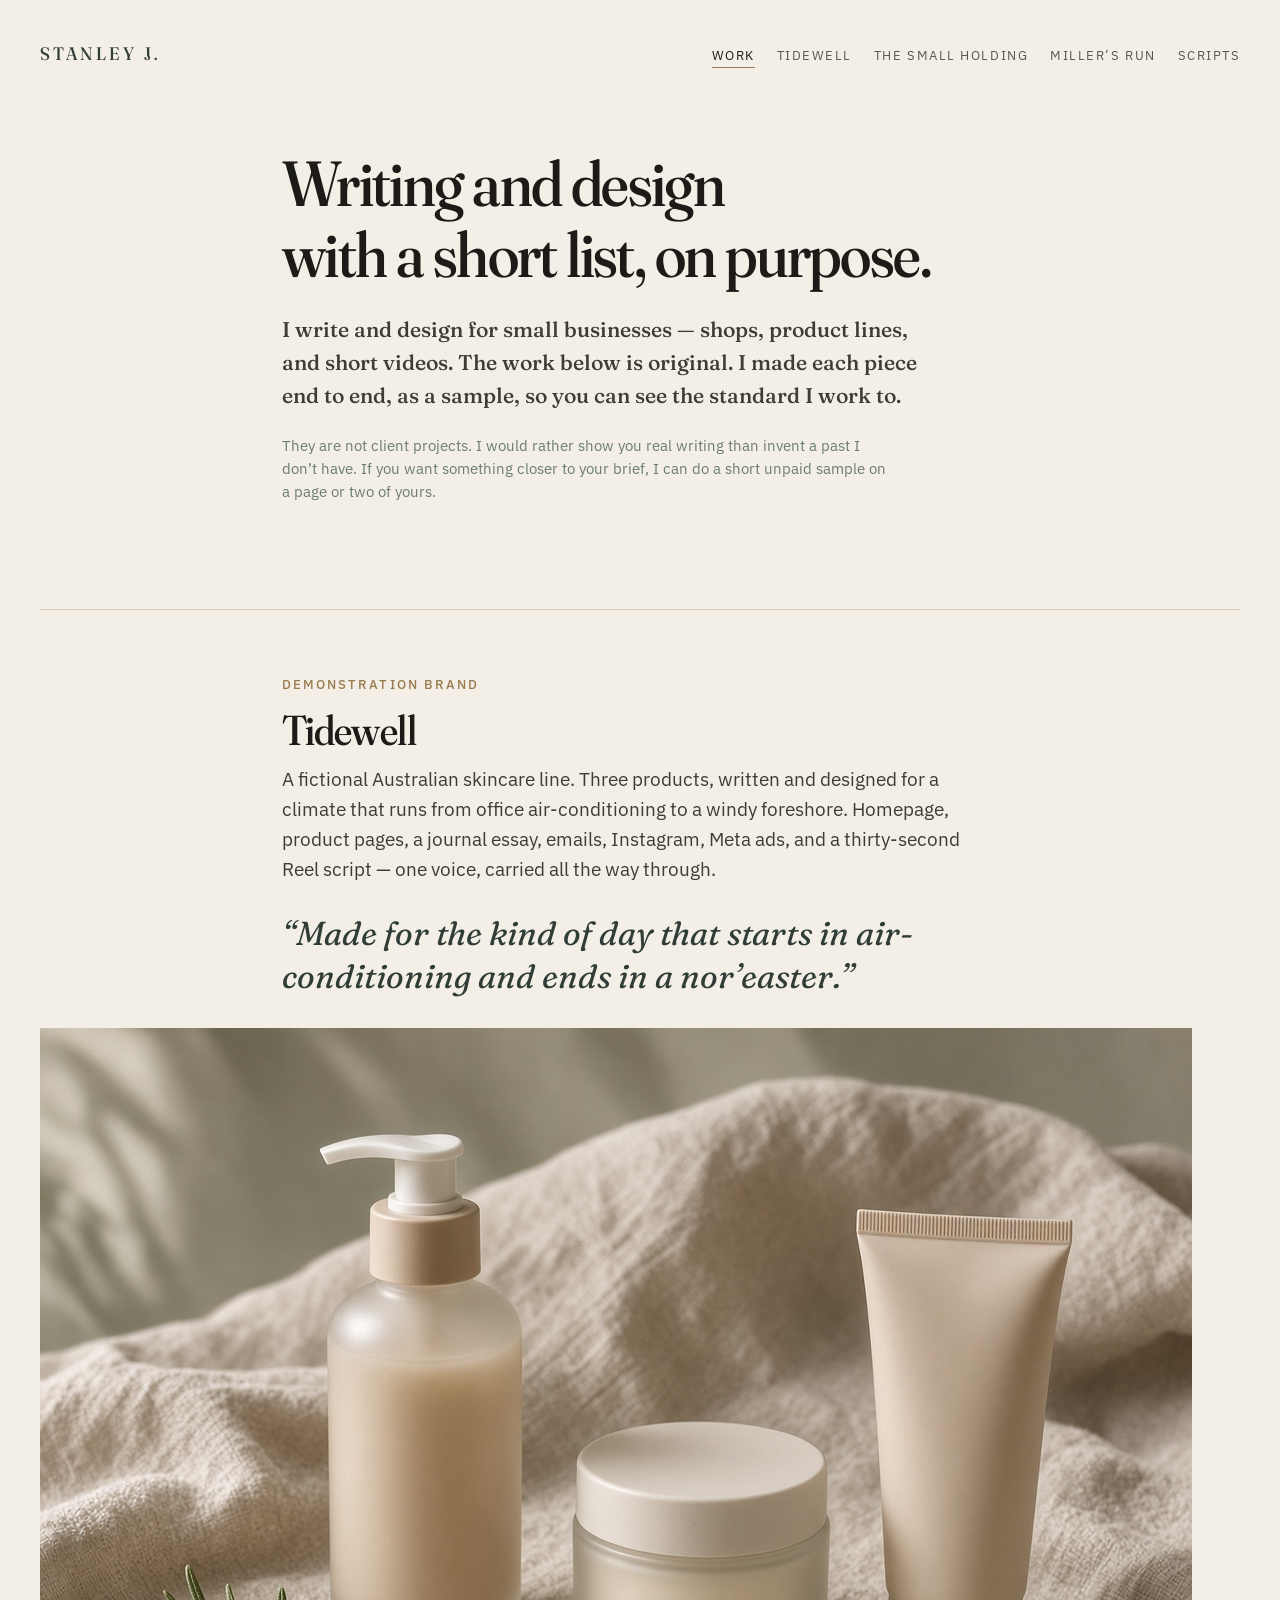
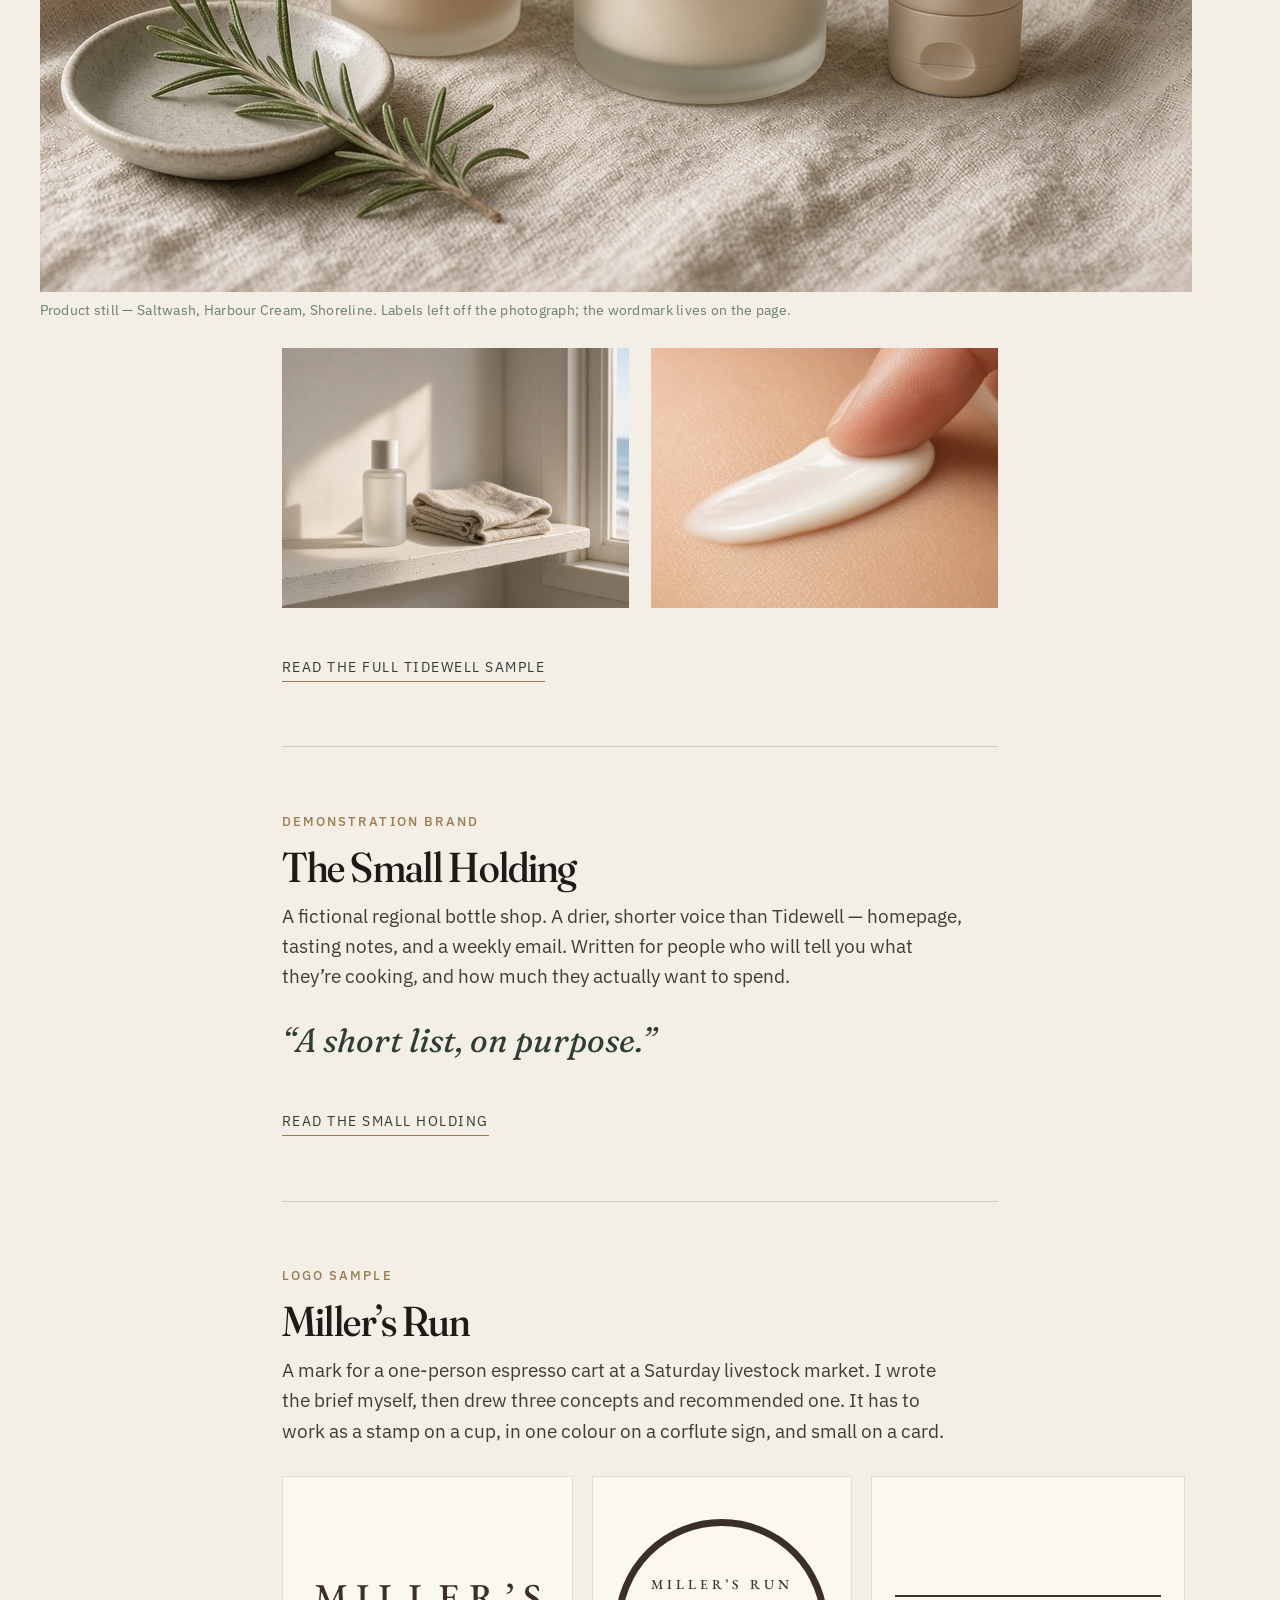
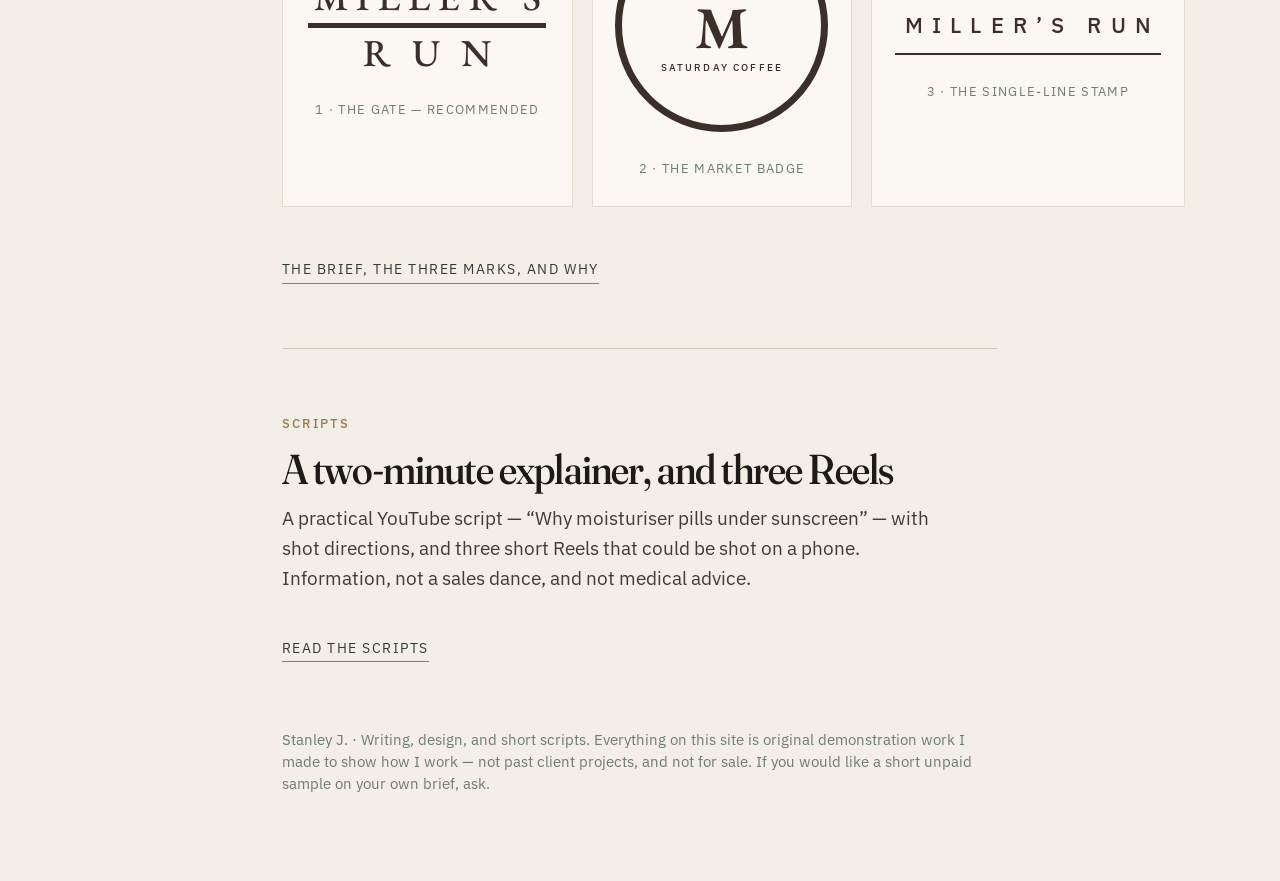
==== index.html @ eaae2a47 "Add original writing and design samples for Stanley J. Demonstration work only — not client projects" ====
<!doctype html>
<html lang="en">
<head>
<meta charset="utf-8">
<meta name="viewport" content="width=device-width, initial-scale=1">
<title>Stanley J. — work samples</title>
<meta name="description" content="Original writing and design samples by Stanley J. Demonstration work, not client projects.">
<link rel="stylesheet" href="styles.css">
</head>
<body>
<div class="wide">
  <div class="top">
    <a class="sj" href="index.html">Stanley J.</a>
    <nav>
      <a href="index.html" aria-current="page">Work</a>
      <a href="tidewell.html">Tidewell</a>
      <a href="small-holding.html">The Small Holding</a>
      <a href="millers-run.html">Miller’s Run</a>
      <a href="scripts.html">Scripts</a>
    </nav>
  </div>
</div>

<div class="wrap">
  <section class="hero">
    <h1>Writing and design<br>with a short list, on purpose.</h1>
    <p class="lede">I write and design for small businesses — shops, product lines, and short videos. The work below is original. I made each piece end to end, as a sample, so you can see the standard I work to.</p>
    <p class="fine">They are not client projects. I would rather show you real writing than invent a past I don’t have. If you want something closer to your brief, I can do a short unpaid sample on a page or two of yours.</p>
  </section>
</div>

<div class="wide">
  <hr class="rule">
</div>

<div class="wrap">
  <p class="kicker">Demonstration brand</p>
  <h2>Tidewell</h2>
  <p class="intro">A fictional Australian skincare line. Three products, written and designed for a climate that runs from office air-conditioning to a windy foreshore. Homepage, product pages, a journal essay, emails, Instagram, Meta ads, and a thirty-second Reel script — one voice, carried all the way through.</p>
  <p class="pull">“Made for the kind of day that starts in air-conditioning and ends in a nor’easter.”</p>
</div>
<div class="wide">
  <figure>
    <img src="img/tidewell-bottles.jpg" alt="Three unlabelled skincare bottles on linen, with a sprig of rosemary">
    <figcaption>Product still — Saltwash, Harbour Cream, Shoreline. Labels left off the photograph; the wordmark lives on the page.</figcaption>
  </figure>
</div>
<div class="wrap">
  <div class="grid-2 photos">
    <figure>
      <img src="img/tidewell-shelf.jpg" alt="A single frosted bottle on a sunlit bathroom shelf, with the sea in the window">
    </figure>
    <figure>
      <img src="img/tidewell-swatch.jpg" alt="Close-up of moisturiser being swiped across skin">
    </figure>
  </div>
  <a class="more" href="tidewell.html">Read the full Tidewell sample</a>
  <hr class="rule">

  <p class="kicker">Demonstration brand</p>
  <h2>The Small Holding</h2>
  <p class="intro">A fictional regional bottle shop. A drier, shorter voice than Tidewell — homepage, tasting notes, and a weekly email. Written for people who will tell you what they’re cooking, and how much they actually want to spend.</p>
  <p class="pull">“A short list, on purpose.”</p>
  <a class="more" href="small-holding.html">Read The Small Holding</a>
  <hr class="rule">

  <p class="kicker">Logo sample</p>
  <h2>Miller’s Run</h2>
  <p class="intro">A mark for a one-person espresso cart at a Saturday livestock market. I wrote the brief myself, then drew three concepts and recommended one. It has to work as a stamp on a cup, in one colour on a corflute sign, and small on a card.</p>
  <div class="marks">
    <div class="mark-card">
      <div class="mr-gate">
        <div class="mr-top">Miller’s</div>
        <div class="mr-bar"></div>
        <div class="mr-bot">Run</div>
      </div>
      <p>1 · The gate — recommended</p>
    </div>
    <div class="mark-card">
      <div class="mr-badge">
        <div class="ring">Miller’s Run</div>
        <div class="m">M</div>
        <div class="sub">Saturday coffee</div>
      </div>
      <p>2 · The market badge</p>
    </div>
    <div class="mark-card">
      <div class="mr-stamp">
        <div class="rule"></div>
        <div class="name">Miller’s Run</div>
        <div class="rule"></div>
      </div>
      <p>3 · The single-line stamp</p>
    </div>
  </div>
  <a class="more" href="millers-run.html">The brief, the three marks, and why</a>
  <hr class="rule">

  <p class="kicker">Scripts</p>
  <h2>A two-minute explainer, and three Reels</h2>
  <p class="intro">A practical YouTube script — “Why moisturiser pills under sunscreen” — with shot directions, and three short Reels that could be shot on a phone. Information, not a sales dance, and not medical advice.</p>
  <a class="more" href="scripts.html">Read the scripts</a>
</div>

<div class="wrap">
<footer class="site">
  <p>Stanley J. · Writing, design, and short scripts. Everything on this site is original demonstration work I made to show how I work — not past client projects, and not for sale. If you would like a short unpaid sample on your own brief, ask.</p>
</footer>
</div>
</body></html>
---- styles.css ----
@font-face{font-family:'Fraunces Display';src:url('fonts/Fraunces-Display.ttf') format('truetype');font-weight:500;font-style:normal;font-display:block;}
@font-face{font-family:'Fraunces Text';src:url('fonts/Fraunces-Text.ttf') format('truetype');font-weight:500;font-style:normal;font-display:block;}
@font-face{font-family:'Fraunces Italic';src:url('fonts/Fraunces-Italic.ttf') format('truetype');font-weight:400;font-style:italic;font-display:block;}
@font-face{font-family:'EB Garamond';src:url('fonts/EBGaramond-Regular.ttf') format('truetype');font-weight:500;font-style:normal;font-display:block;}
@font-face{font-family:'EB Garamond';src:url('fonts/EBGaramond-Bold.ttf') format('truetype');font-weight:650;font-style:normal;font-display:block;}
@font-face{font-family:'EB Garamond';src:url('fonts/EBGaramond-Italic.ttf') format('truetype');font-weight:500;font-style:italic;font-display:block;}
@font-face{font-family:'IBM Plex Sans';src:url('fonts/IBMPlexSans-Light.ttf') format('truetype');font-weight:350;font-style:normal;font-display:block;}
@font-face{font-family:'IBM Plex Sans';src:url('fonts/IBMPlexSans-Regular.ttf') format('truetype');font-weight:400;font-style:normal;font-display:block;}
@font-face{font-family:'IBM Plex Sans';src:url('fonts/IBMPlexSans-Medium.ttf') format('truetype');font-weight:500;font-style:normal;font-display:block;}

*{box-sizing:border-box;margin:0;padding:0;}
html{font-size:19px;}
body{
  background:#F3EEE6;
  color:#1C1B17;
  font-family:'IBM Plex Sans',system-ui,sans-serif;
  font-weight:400;
  line-height:1.58;
  -webkit-font-smoothing:antialiased;
  text-rendering:optimizeLegibility;
}
a{color:inherit;}
img{max-width:100%;height:auto;display:block;}
.wrap{max-width:40.5rem;margin:0 auto;padding:0 1.4rem;}
.wide{max-width:66rem;margin:0 auto;padding:0 1.4rem;}

.top{
  display:flex;align-items:baseline;justify-content:space-between;
  padding:2.1rem 0 0;
  gap:1rem;
}
.sj{
  font-family:'Fraunces Display',Georgia,serif;
  font-size:0.95rem;
  letter-spacing:0.18em;
  text-transform:uppercase;
  text-decoration:none;
  color:#2F3D36;
}
nav{display:flex;gap:1.15rem;flex-wrap:wrap;}
nav a{
  font-size:0.68rem;
  letter-spacing:0.12em;
  text-transform:uppercase;
  text-decoration:none;
  color:#5A574F;
  border-bottom:1px solid transparent;
  padding-bottom:1px;
}
nav a:hover,nav a[aria-current="page"]{color:#1C1B17;border-bottom-color:#9A7B4F;}

.hero{padding:4.2rem 0 2.2rem;}
.hero h1{
  font-family:'Fraunces Display',Georgia,serif;
  font-weight:500;
  font-size:clamp(2.2rem,5.4vw,3.35rem);
  line-height:1.12;
  letter-spacing:-0.025em;
  margin-bottom:1.15rem;
}
.lede{
  font-family:'Fraunces Text',Georgia,serif;
  font-size:1.12rem;
  line-height:1.55;
  color:#3F3C36;
  max-width:34rem;
}
.fine{
  margin-top:1.2rem;
  font-size:0.8rem;
  line-height:1.5;
  color:#6B7D72;
  max-width:32rem;
}
hr.rule{border:0;border-top:1px solid #D4CBBB;margin:3.4rem 0;}

.kicker{
  font-size:0.68rem;
  letter-spacing:0.16em;
  text-transform:uppercase;
  color:#9A7B4F;
  font-weight:500;
  margin-bottom:0.55rem;
}
h2{
  font-family:'Fraunces Display',Georgia,serif;
  font-weight:500;
  font-size:clamp(1.7rem,3.6vw,2.2rem);
  letter-spacing:-0.02em;
  line-height:1.15;
  margin-bottom:0.55rem;
}
.intro{color:#3F3C36;margin-bottom:1.2rem;max-width:36rem;}
.pull{
  font-family:'Fraunces Italic',Georgia,serif;
  font-style:italic;
  font-size:clamp(1.35rem,2.6vw,1.8rem);
  line-height:1.3;
  color:#2F3D36;
  margin:1.4rem 0 1.5rem;
  max-width:34rem;
}
figure{margin:1.6rem 0 0.4rem;}
figcaption{
  font-size:0.72rem;
  color:#6B7D72;
  margin-top:0.45rem;
  letter-spacing:0.02em;
}
.more{
  display:inline-block;
  margin-top:1.15rem;
  font-size:0.72rem;
  letter-spacing:0.11em;
  text-transform:uppercase;
  text-decoration:none;
  color:#2F3D36;
  border-bottom:1px solid #9A7B4F;
  padding-bottom:2px;
}
.more:hover{border-bottom-color:#1C1B17;}

.grid-2{
  display:grid;
  grid-template-columns:1fr 1fr;
  gap:1.2rem;
  margin:1.4rem 0;
}
@media(max-width:720px){.grid-2{grid-template-columns:1fr;}}

article p{margin:0 0 0.95rem;}
article h3{
  font-family:'Fraunces Display',Georgia,serif;
  font-weight:500;
  font-size:1.45rem;
  margin:2.2rem 0 0.7rem;
}
article h4{
  font-family:'IBM Plex Sans',sans-serif;
  font-weight:500;
  font-size:0.78rem;
  letter-spacing:0.1em;
  text-transform:uppercase;
  color:#3D4F45;
  margin:1.5rem 0 0.45rem;
}
.price{font-family:'Fraunces Text',Georgia,serif;color:#3D4F45;margin-bottom:0.8rem;}
.meta{font-size:0.82rem;color:#6B7D72;margin-bottom:2rem;}

.marks{
  display:grid;
  grid-template-columns:repeat(3,1fr);
  gap:1rem;
  margin:1.6rem 0;
}
@media(max-width:800px){.marks{grid-template-columns:1fr;}}
.mark-card{
  background:#FBF8F2;
  border:1px solid #E4DCCE;
  padding:2.2rem 1.2rem 1.4rem;
  display:flex;
  flex-direction:column;
  align-items:center;
  justify-content:center;
  min-height:16rem;
  text-align:center;
}
.mark-card p{
  margin-top:1.4rem;
  font-size:0.7rem;
  letter-spacing:0.1em;
  text-transform:uppercase;
  color:#6B7D72;
}

/* Tidewell wordmark */
.tw{
  font-family:'Fraunces Display',Georgia,serif;
  font-weight:500;
  font-size:2.6rem;
  letter-spacing:0.04em;
  color:#2F3D36;
  line-height:1;
}
.tw-line{width:7.4rem;margin:0.55rem auto 0;display:block;}

/* Miller's Run concept 1 — gate */
.mr-gate{color:#3B2F27;text-align:center;line-height:1;}
.mr-top{
  font-family:'EB Garamond',Georgia,serif;
  font-weight:500;
  font-size:2rem;
  letter-spacing:0.22em;
  text-transform:uppercase;
  padding-left:0.22em;
}
.mr-bar{height:0.28rem;background:#3B2F27;margin:0.38rem 0.15rem 0.32rem;}
.mr-bot{
  font-family:'EB Garamond',Georgia,serif;
  font-weight:500;
  font-size:2rem;
  letter-spacing:0.55em;
  text-transform:uppercase;
  padding-left:0.55em;
}

/* Concept 2 — badge */
.mr-badge{
  width:11.2rem;height:11.2rem;
  border:0.38rem solid #3B2F27;
  border-radius:50%;
  display:flex;flex-direction:column;align-items:center;justify-content:center;
  color:#3B2F27;
  position:relative;
}
.mr-badge .ring{
  font-family:'EB Garamond',Georgia,serif;
  font-size:0.72rem;
  letter-spacing:0.28em;
  text-transform:uppercase;
  margin-bottom:0.35rem;
}
.mr-badge .m{
  font-family:'EB Garamond',Georgia,serif;
  font-weight:650;
  font-size:3.1rem;
  line-height:0.85;
  letter-spacing:0;
}
.mr-badge .sub{
  font-family:'IBM Plex Sans',sans-serif;
  font-size:0.52rem;
  letter-spacing:0.22em;
  text-transform:uppercase;
  margin-top:0.4rem;
  font-weight:500;
}

/* Concept 3 — stamp */
.mr-stamp{color:#3B2F27;text-align:center;}
.mr-stamp .rule{height:2px;background:#3B2F27;width:14rem;margin:0 auto;}
.mr-stamp .name{
  font-family:'IBM Plex Sans',sans-serif;
  font-weight:500;
  font-size:1.15rem;
  letter-spacing:0.42em;
  text-transform:uppercase;
  padding:0.55rem 0 0.55rem 0.42em;
}

footer.site{
  padding:3.5rem 0 4.5rem;
  font-size:0.78rem;
  color:#6B7D72;
  line-height:1.5;
}
footer.site a{border-bottom:1px solid #C8BDAA;text-decoration:none;}

/* print */
@page{size:A4;margin:16mm 16mm 18mm;}
@media print{
  html{font-size:13.5pt;}
  body{background:#fff;}
  nav,a.more{display:none;}
  .hero{padding-top:1.5rem;}
  hr.rule{margin:1.8rem 0;}
  .mark-card{break-inside:avoid;}
  img{break-inside:avoid;}
}

.grid-2.photos figure{margin:0;}
.grid-2.photos figure img{
  width:100%;
  aspect-ratio:4/3;
  object-fit:cover;
  object-position:center;
}
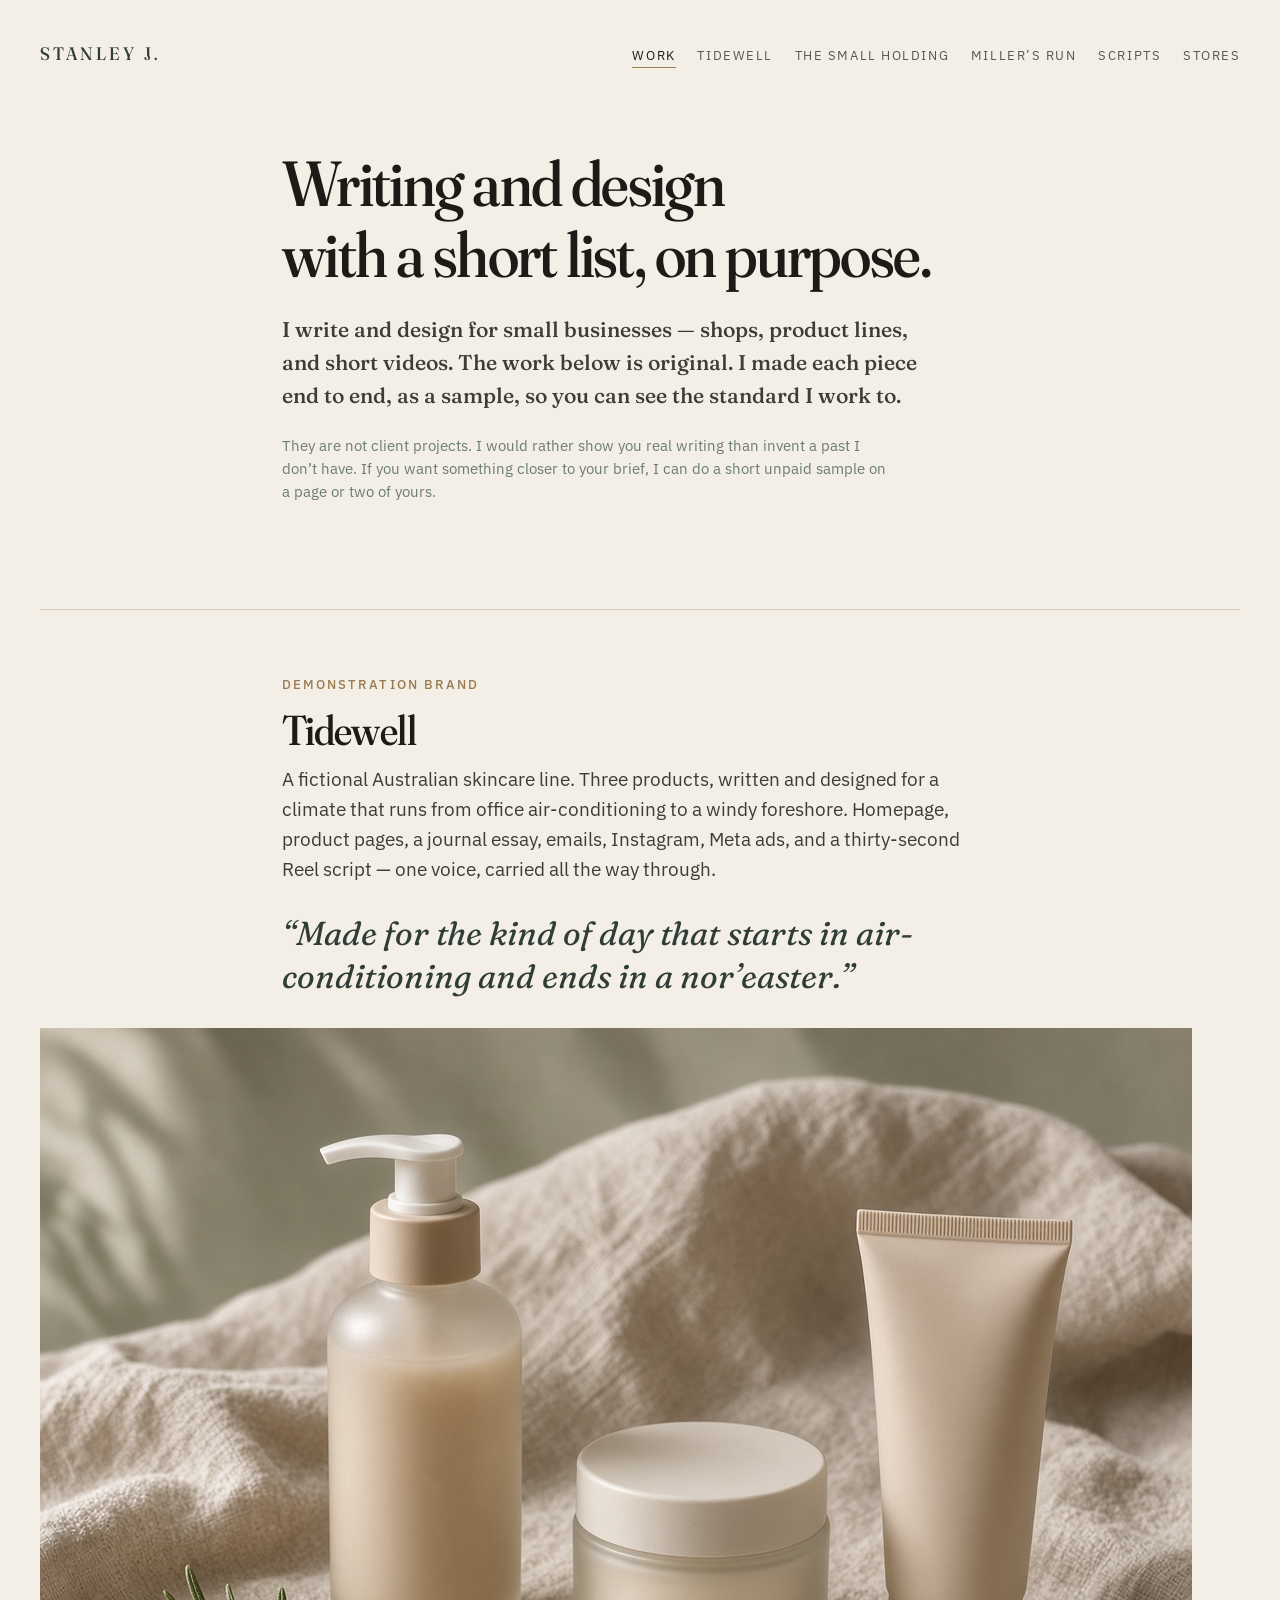
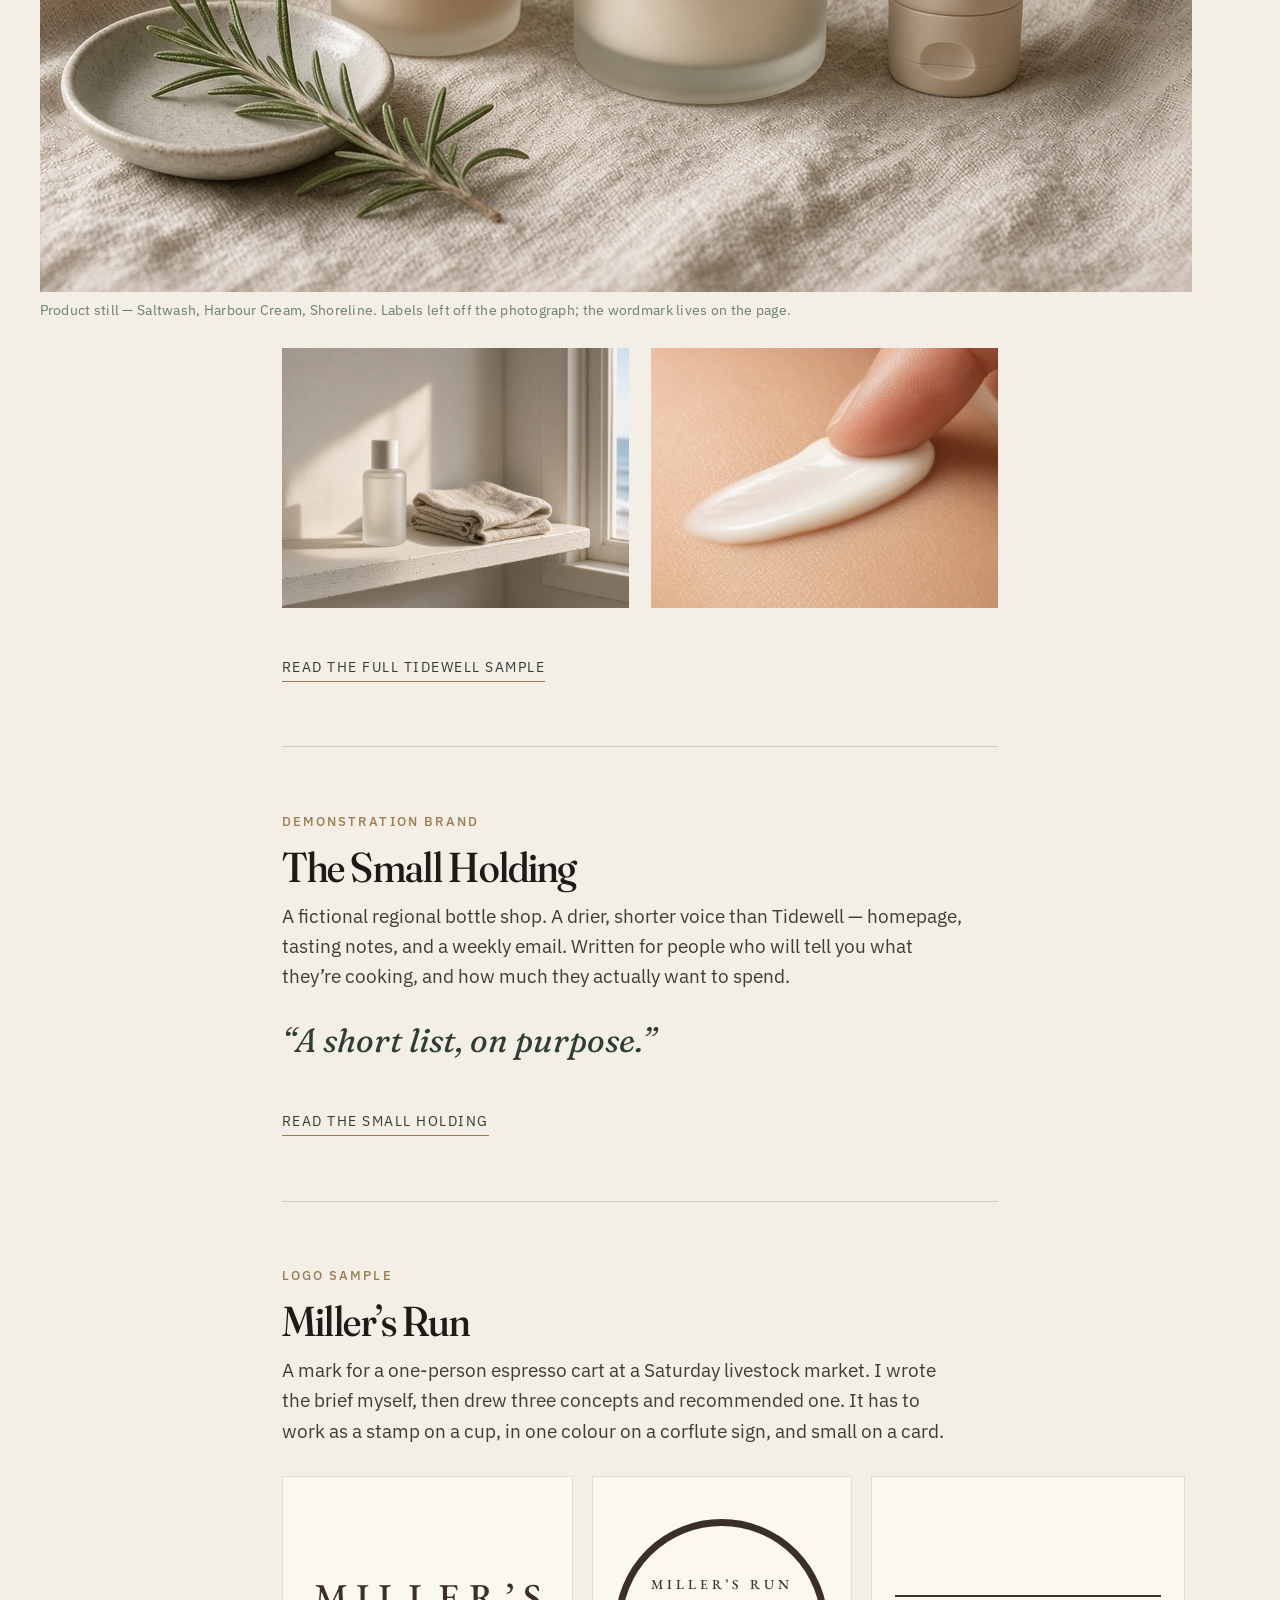
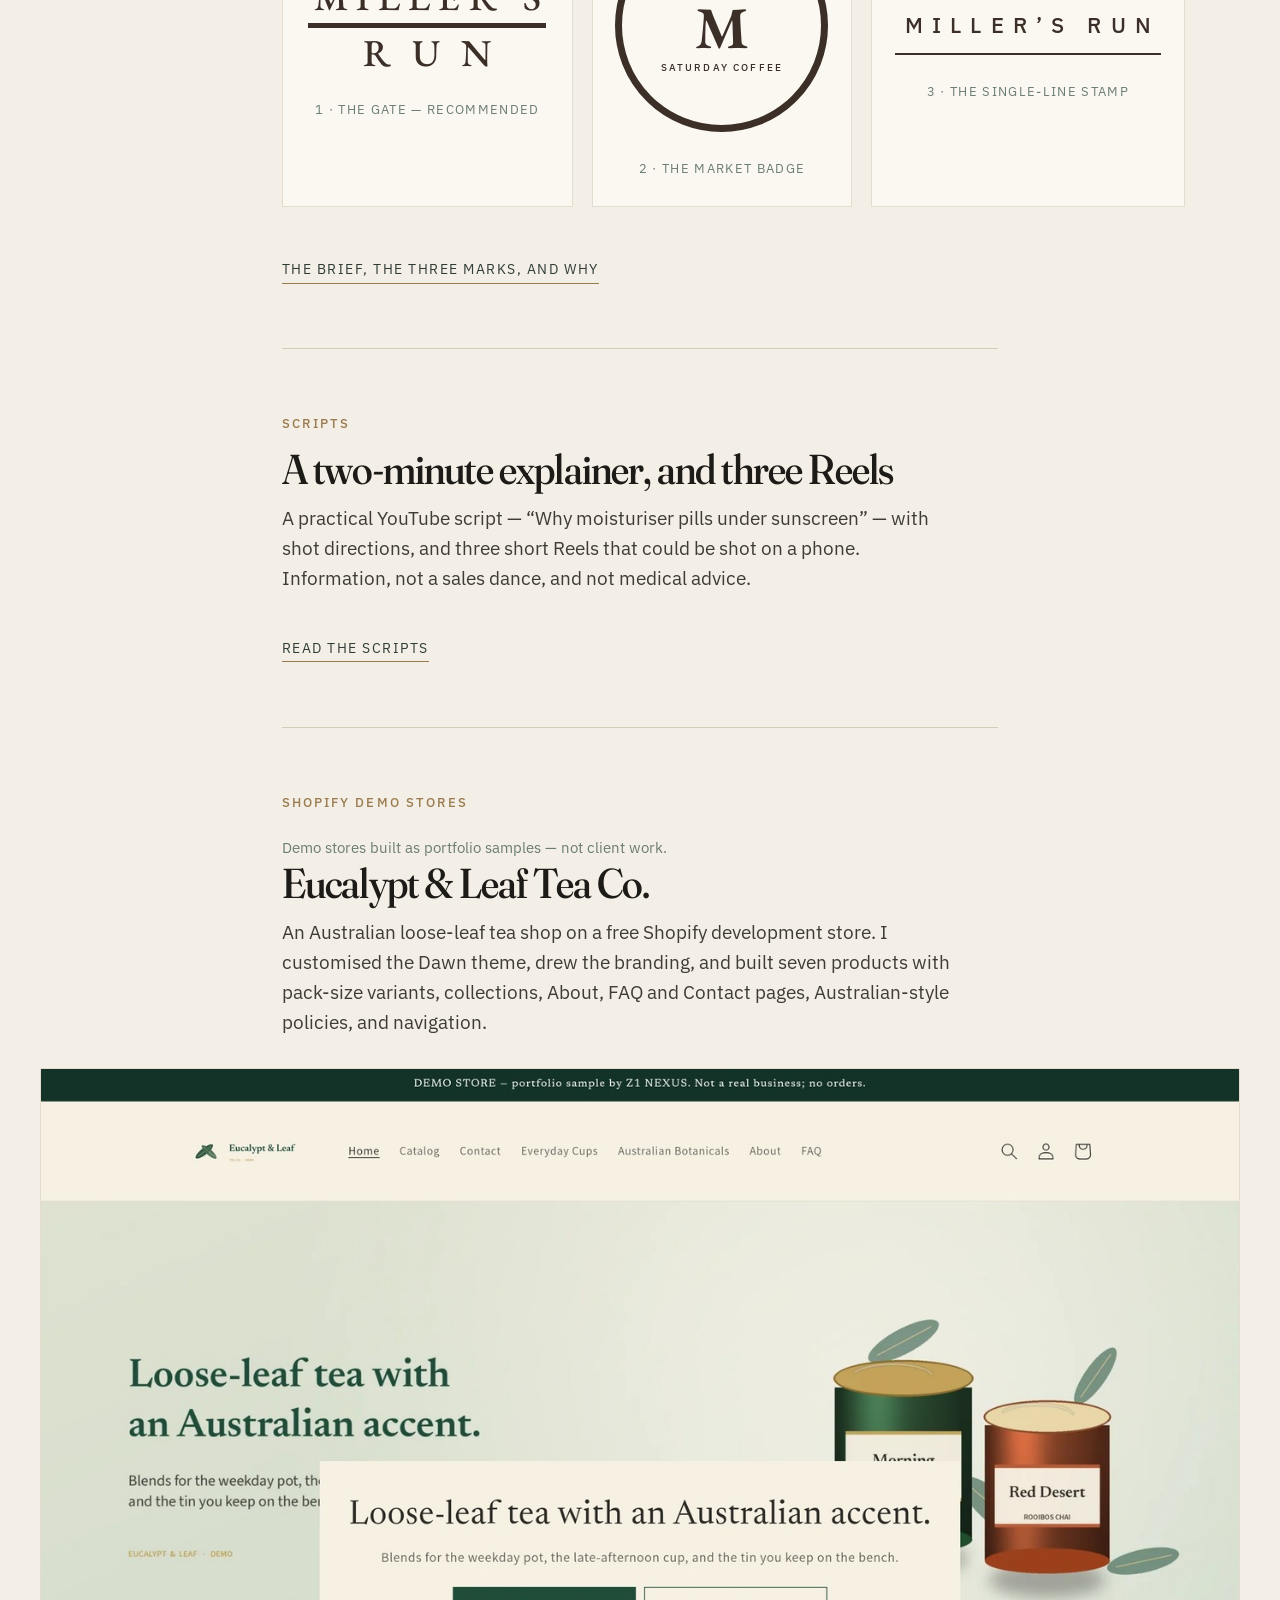
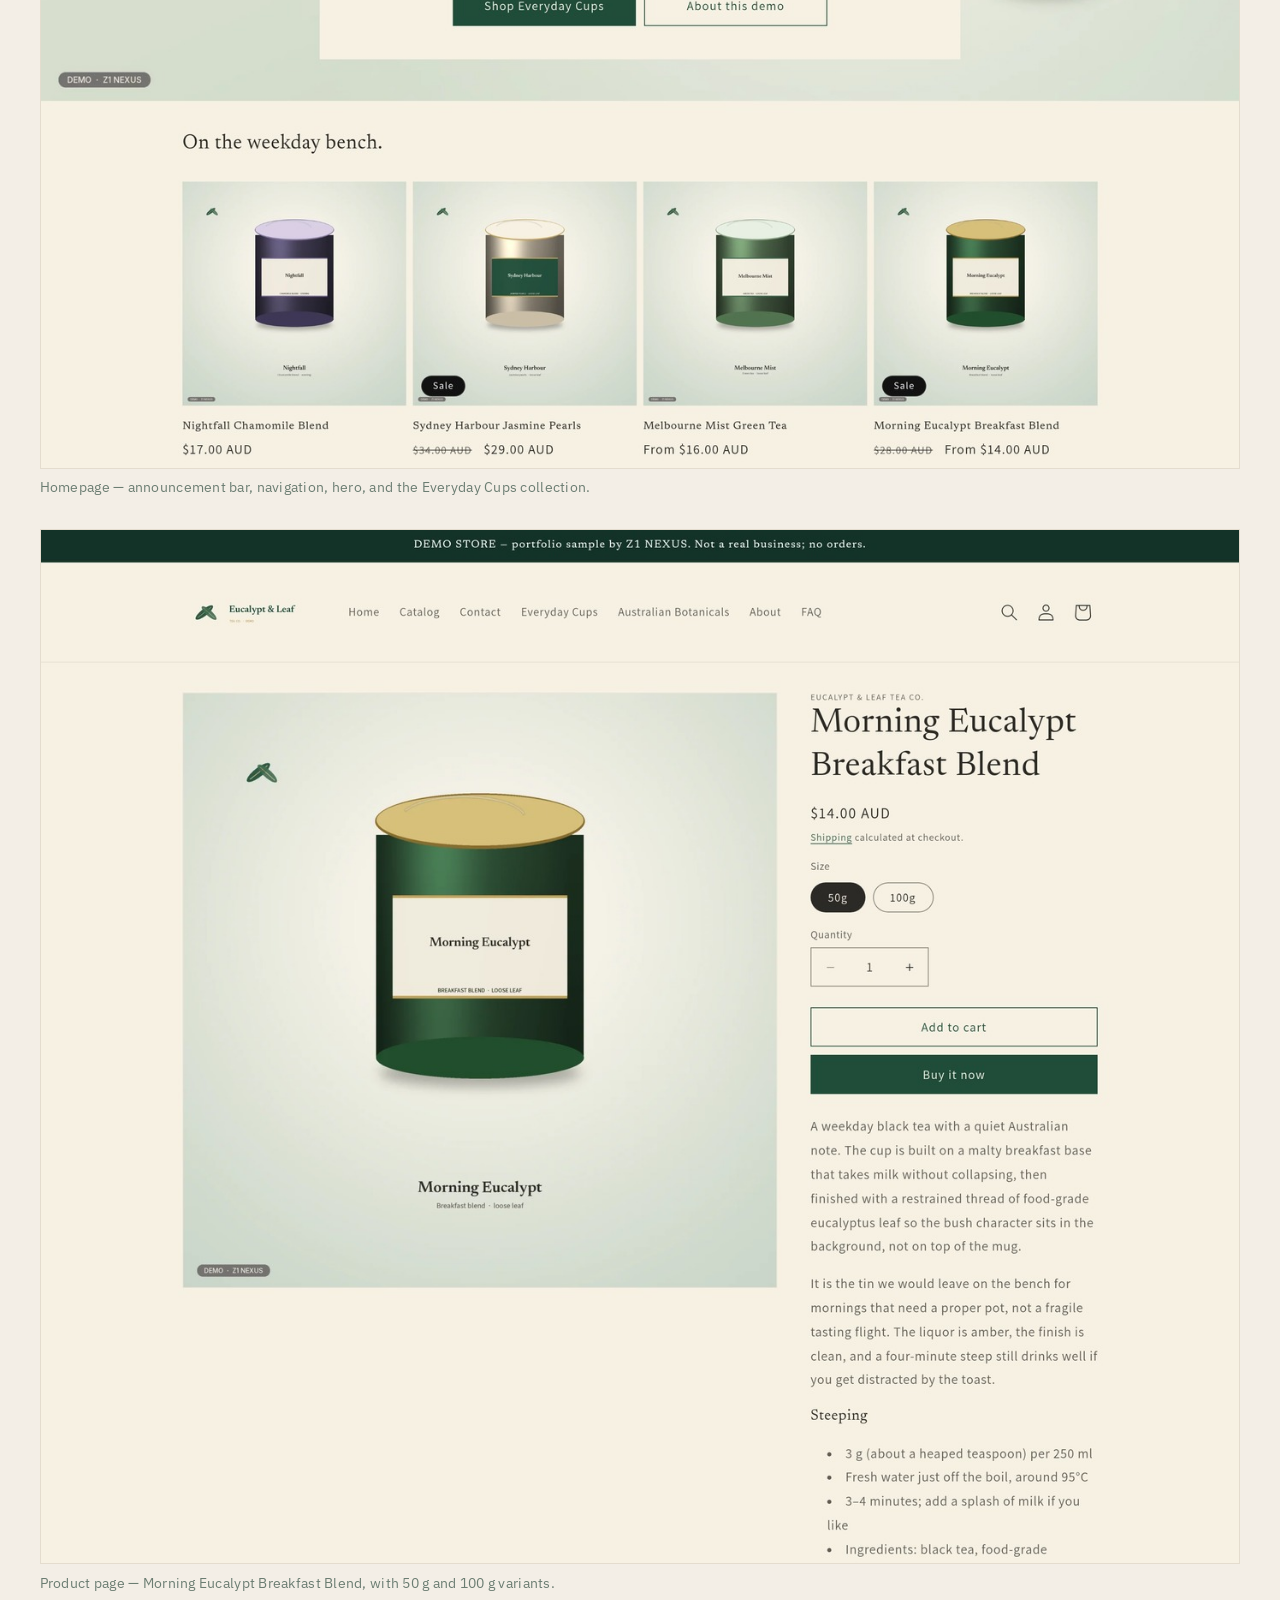
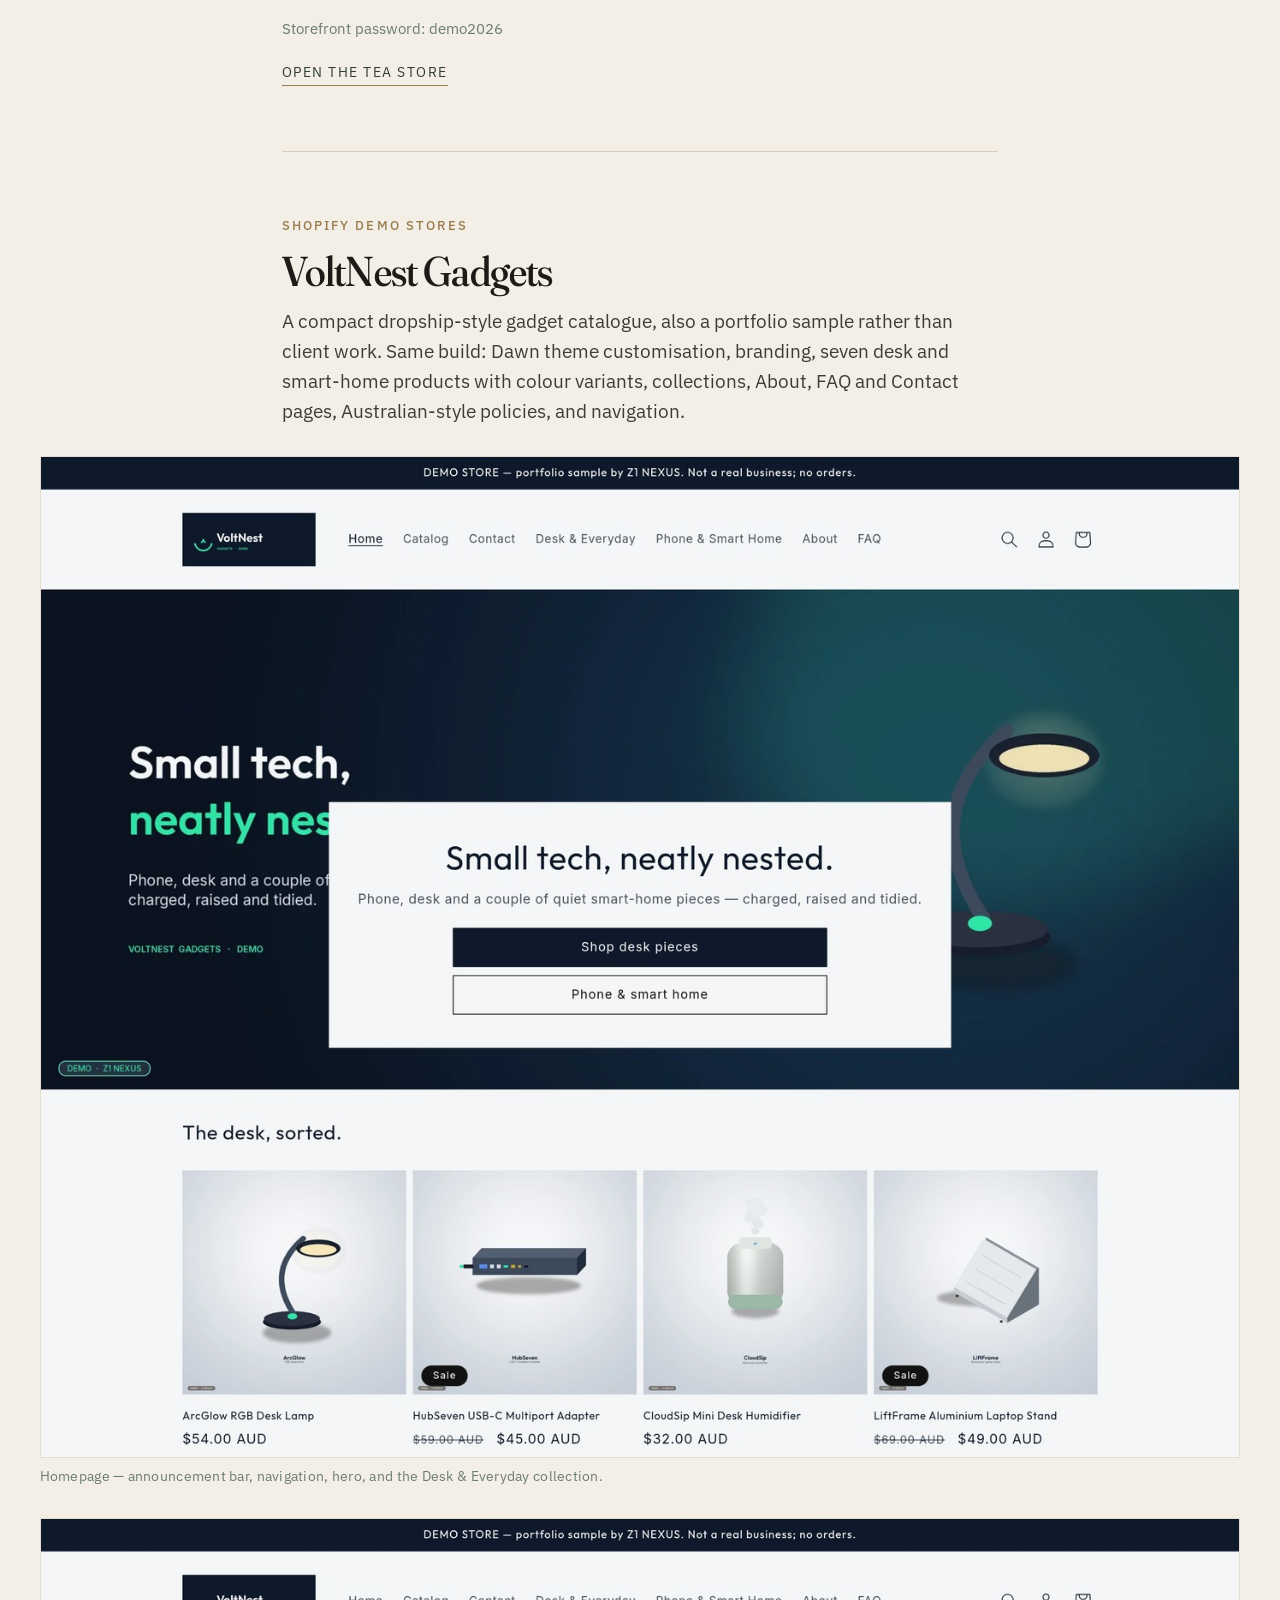
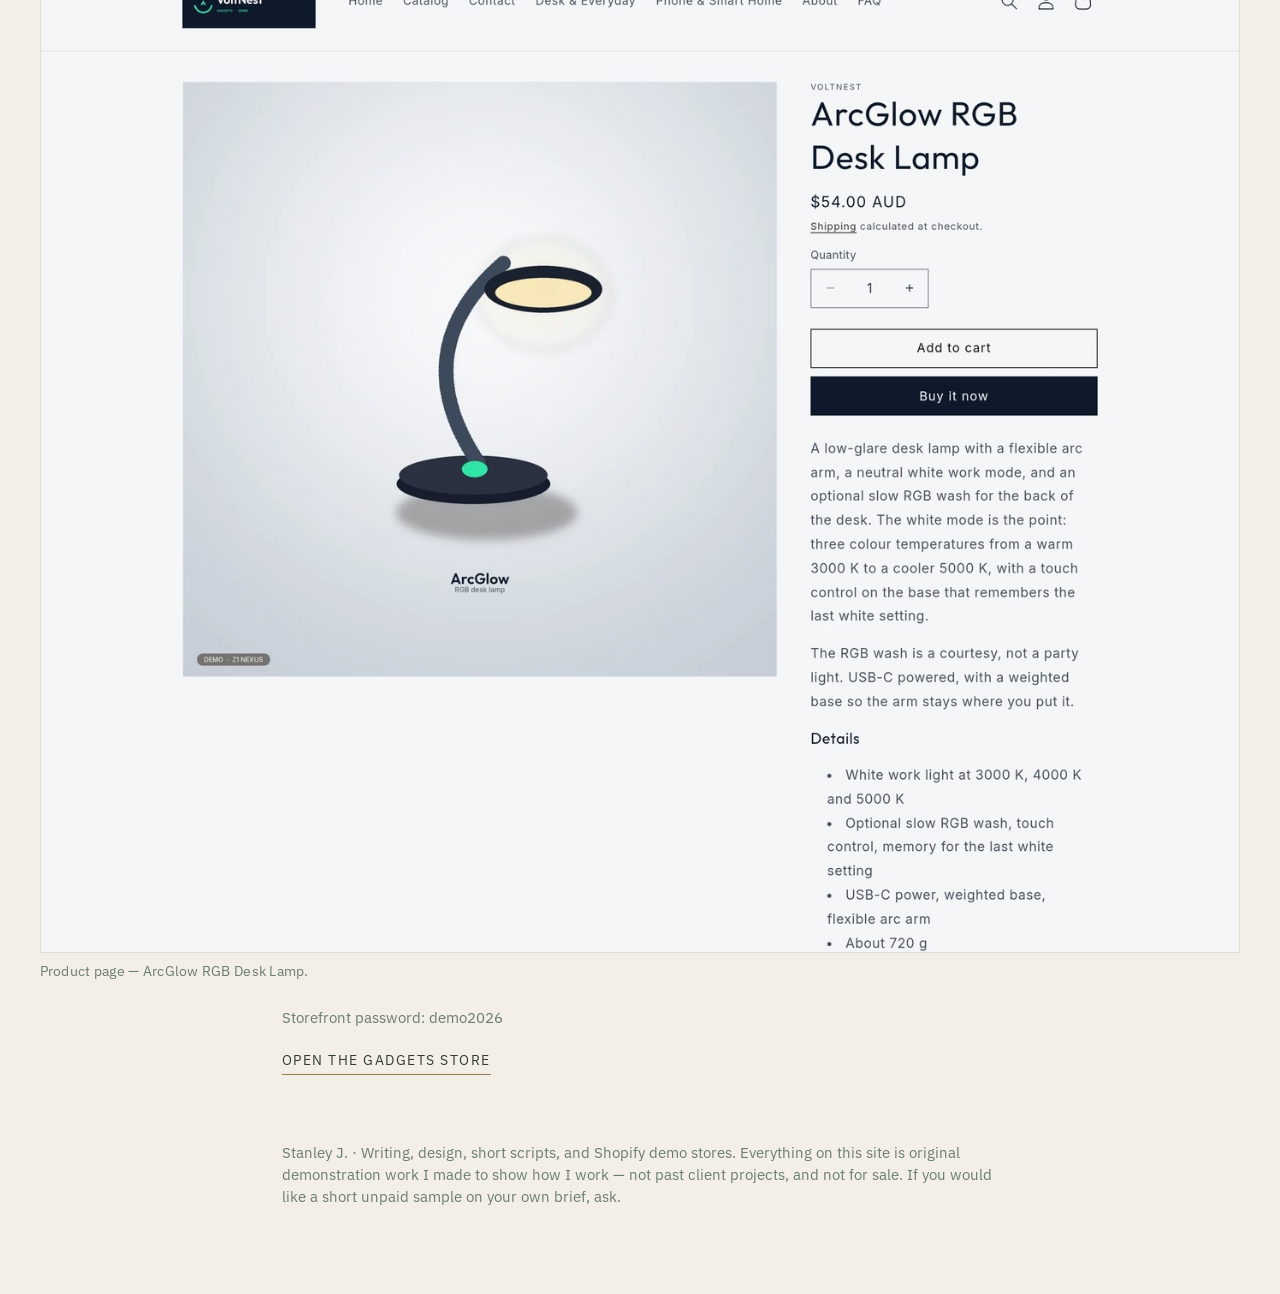
==== commit 44dd70fb: "Add Shopify demo stores section to the work samples site. Two portfolio development stores (Eucalypt" ====
--- a/index.html
+++ b/index.html
@@ -17,6 +17,7 @@
       <a href="small-holding.html">The Small Holding</a>
       <a href="millers-run.html">Miller’s Run</a>
       <a href="scripts.html">Scripts</a>
+      <a href="index.html#shopify-demo-stores">Stores</a>
     </nav>
   </div>
 </div>
@@ -100,11 +101,50 @@
   <h2>A two-minute explainer, and three Reels</h2>
   <p class="intro">A practical YouTube script — “Why moisturiser pills under sunscreen” — with shot directions, and three short Reels that could be shot on a phone. Information, not a sales dance, and not medical advice.</p>
   <a class="more" href="scripts.html">Read the scripts</a>
+  <hr class="rule">
+
+  <p class="kicker" id="shopify-demo-stores">Shopify demo stores</p>
+  <p class="fine">Demo stores built as portfolio samples — not client work.</p>
+  <h2>Eucalypt &amp; Leaf Tea Co.</h2>
+  <p class="intro">An Australian loose-leaf tea shop on a free Shopify development store. I customised the Dawn theme, drew the branding, and built seven products with pack-size variants, collections, About, FAQ and Contact pages, Australian-style policies, and navigation.</p>
+</div>
+<div class="wide">
+  <figure class="store-shot">
+    <img src="img/eucalypt-tea-home.jpg" width="1400" height="1167" alt="Homepage of the Eucalypt &amp; Leaf Tea Co. demo store: a cream Dawn theme, the headline Loose-leaf tea with an Australian accent, and four tea tins under On the weekday bench.">
+    <figcaption>Homepage — announcement bar, navigation, hero, and the Everyday Cups collection.</figcaption>
+  </figure>
+  <figure class="store-shot">
+    <img src="img/eucalypt-tea-product.jpg" width="1400" height="1206" alt="Product page for Morning Eucalypt Breakfast Blend, with 50 gram and 100 gram size options, add to cart, and steeping notes.">
+    <figcaption>Product page — Morning Eucalypt Breakfast Blend, with 50&nbsp;g and 100&nbsp;g variants.</figcaption>
+  </figure>
+</div>
+<div class="wrap">
+  <p class="fine store-pass">Storefront password: demo2026</p>
+  <a class="more" href="https://eucalypt-and-leaf-tea-co-demo.myshopify.com" target="_blank" rel="noopener">Open the tea store</a>
+  <hr class="rule">
+
+  <p class="kicker">Shopify demo stores</p>
+  <h2>VoltNest Gadgets</h2>
+  <p class="intro">A compact dropship-style gadget catalogue, also a portfolio sample rather than client work. Same build: Dawn theme customisation, branding, seven desk and smart-home products with colour variants, collections, About, FAQ and Contact pages, Australian-style policies, and navigation.</p>
+</div>
+<div class="wide">
+  <figure class="store-shot">
+    <img src="img/voltnest-gadgets-home.jpg" width="1400" height="1167" alt="Homepage of the VoltNest Gadgets demo store: a dark navy Dawn theme, the headline Small tech, neatly nested, and four desk products under The desk, sorted.">
+    <figcaption>Homepage — announcement bar, navigation, hero, and the Desk &amp; Everyday collection.</figcaption>
+  </figure>
+  <figure class="store-shot">
+    <img src="img/voltnest-gadgets-product.jpg" width="1400" height="1206" alt="Product page for the ArcGlow RGB Desk Lamp, with price, add to cart, and a short product story.">
+    <figcaption>Product page — ArcGlow RGB Desk Lamp.</figcaption>
+  </figure>
+</div>
+<div class="wrap">
+  <p class="fine store-pass">Storefront password: demo2026</p>
+  <a class="more" href="https://voltnest-gadgets-demo.myshopify.com" target="_blank" rel="noopener">Open the gadgets store</a>
 </div>
 
 <div class="wrap">
 <footer class="site">
-  <p>Stanley J. · Writing, design, and short scripts. Everything on this site is original demonstration work I made to show how I work — not past client projects, and not for sale. If you would like a short unpaid sample on your own brief, ask.</p>
+  <p>Stanley J. · Writing, design, short scripts, and Shopify demo stores. Everything on this site is original demonstration work I made to show how I work — not past client projects, and not for sale. If you would like a short unpaid sample on your own brief, ask.</p>
 </footer>
 </div>
 </body></html>
--- a/styles.css
+++ b/styles.css
@@ -276,3 +276,8 @@
   object-fit:cover;
   object-position:center;
 }
+figure.store-shot img{
+  border:1px solid #E4DCCE;
+  background:#fff;
+}
+.store-pass{margin-top:1.2rem;margin-bottom:0;}
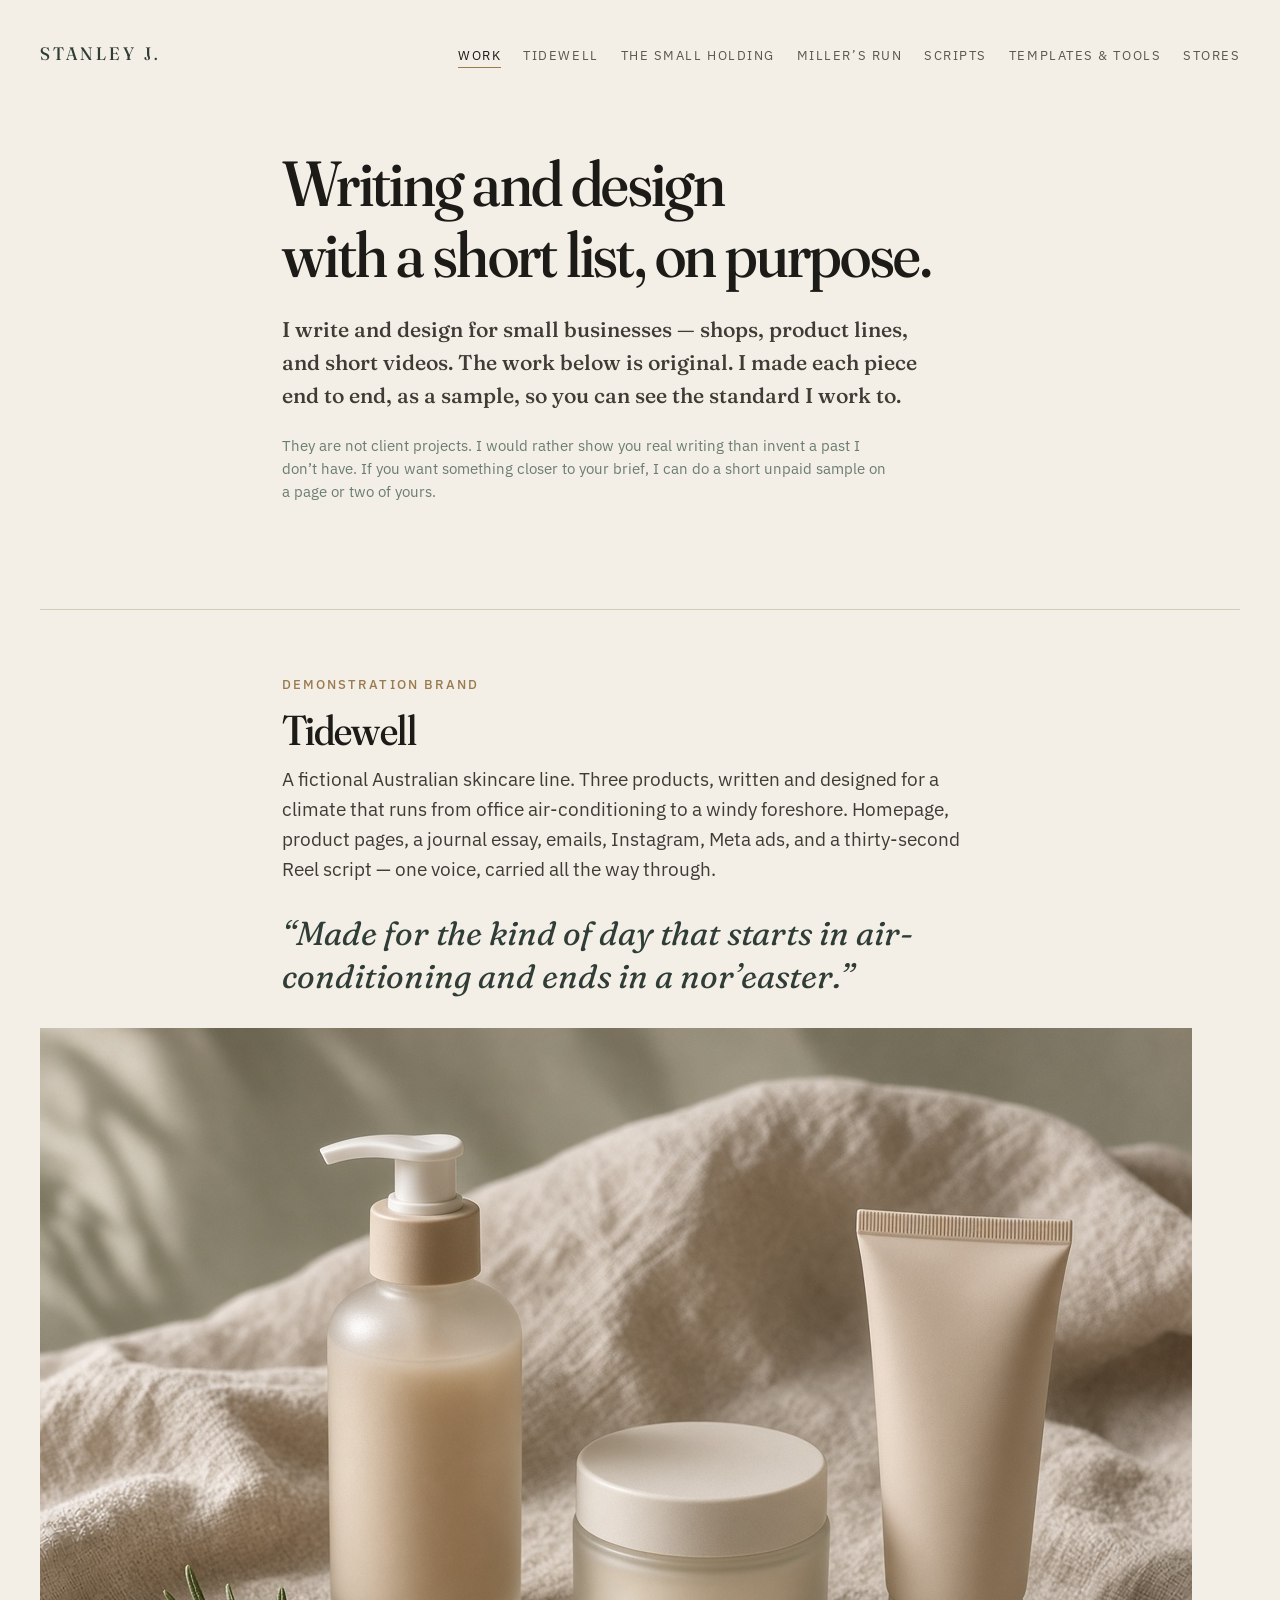
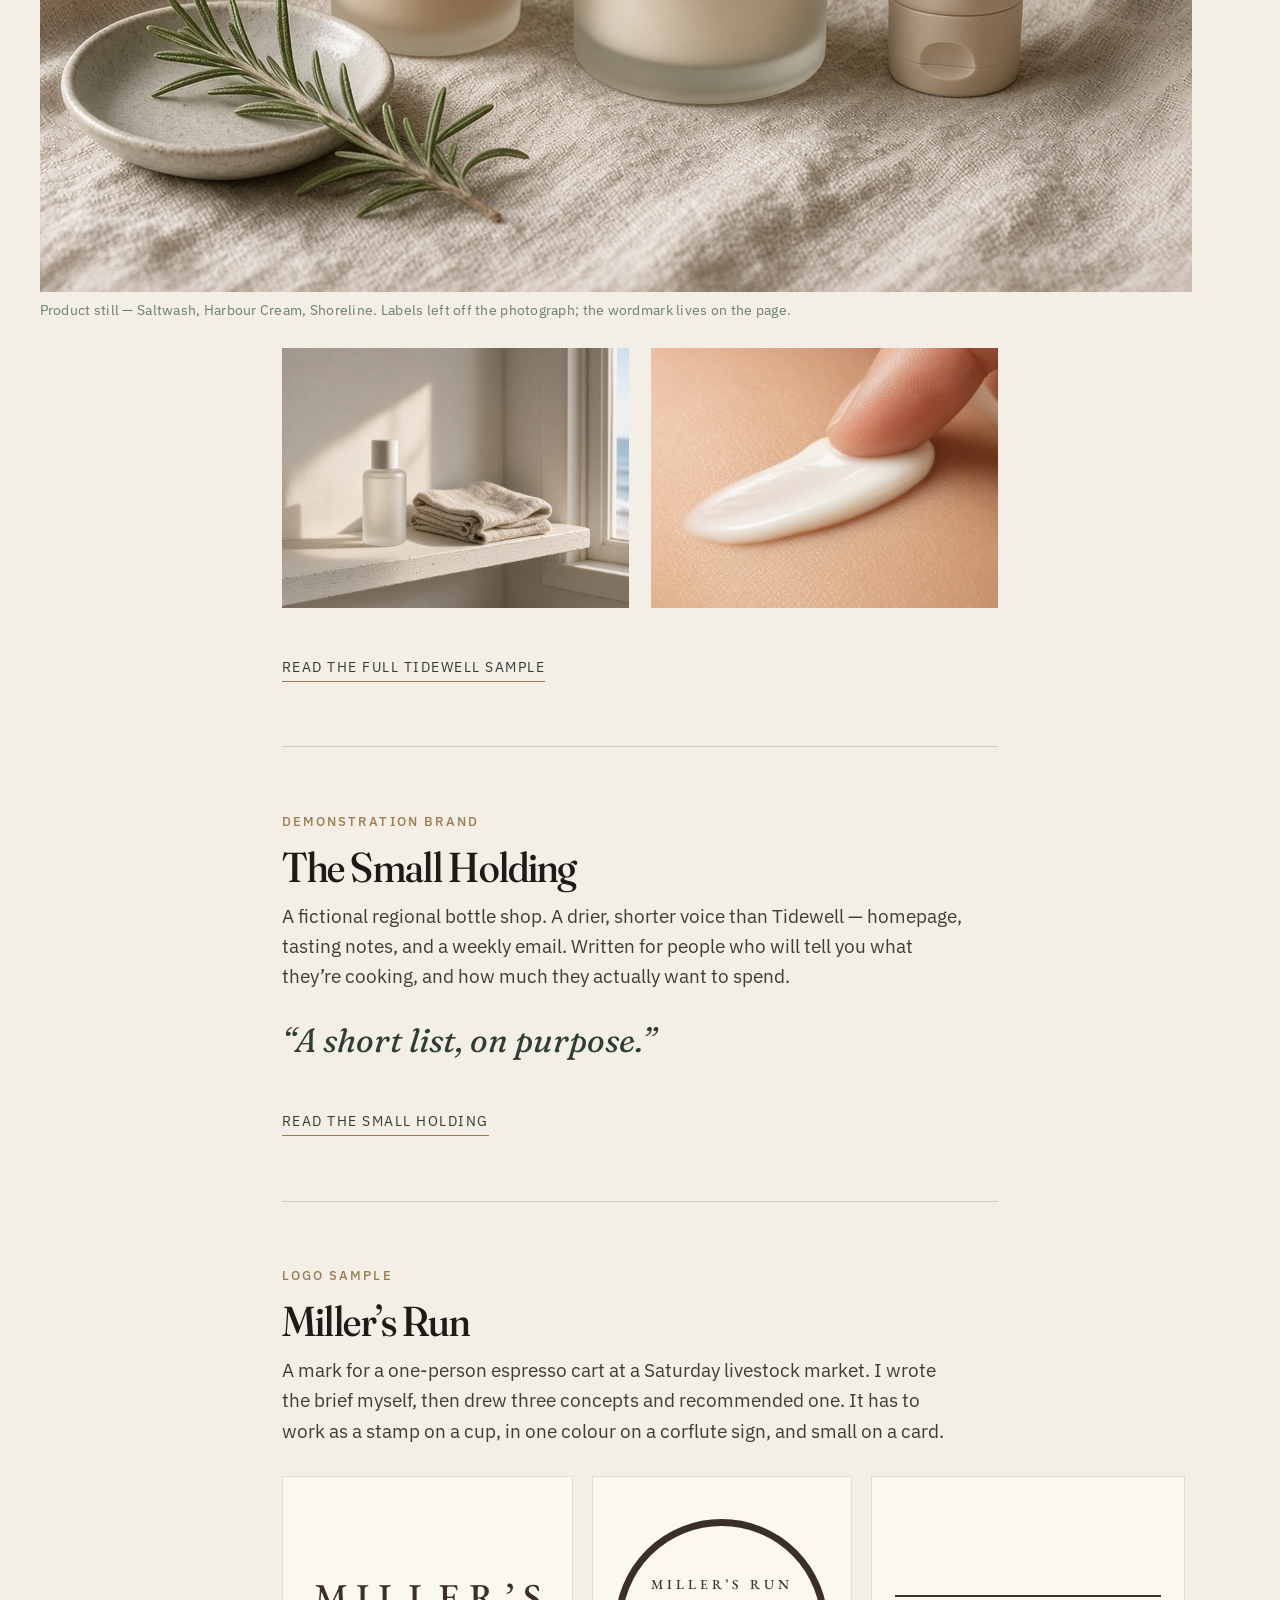
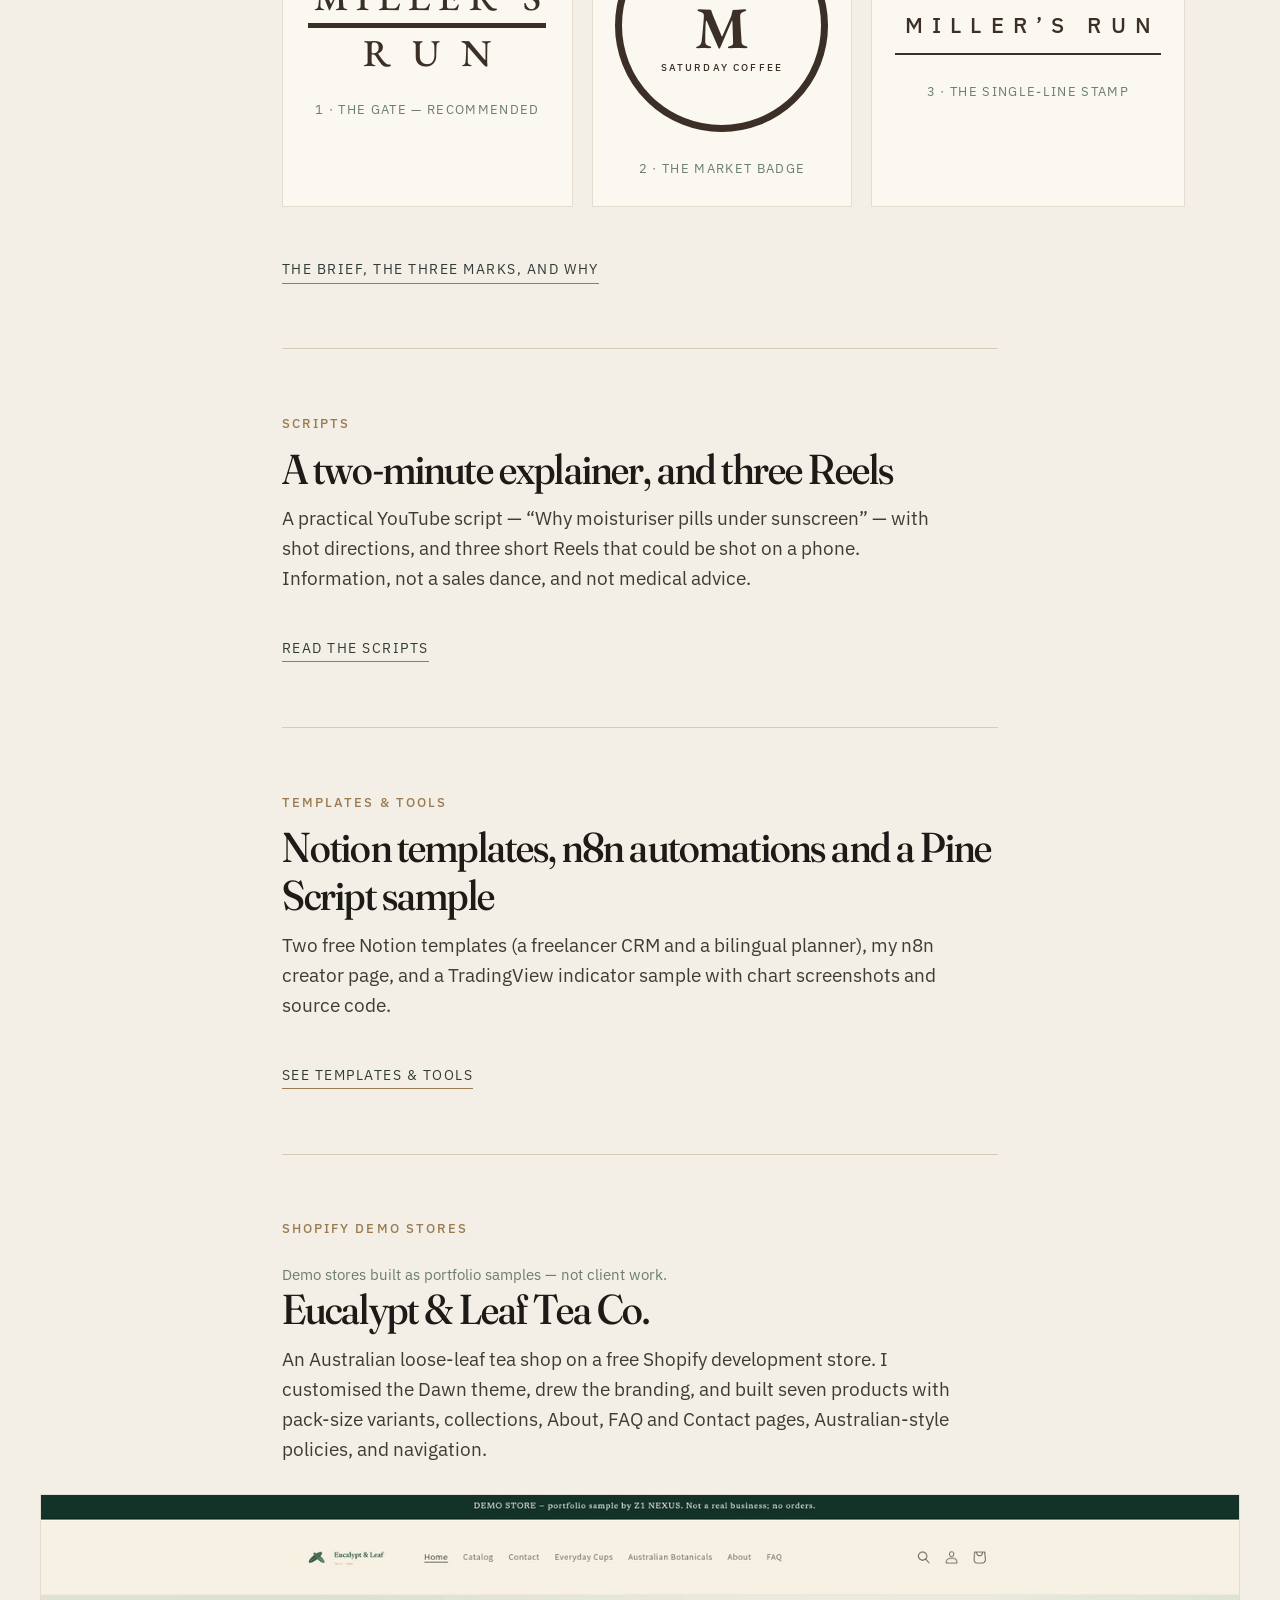
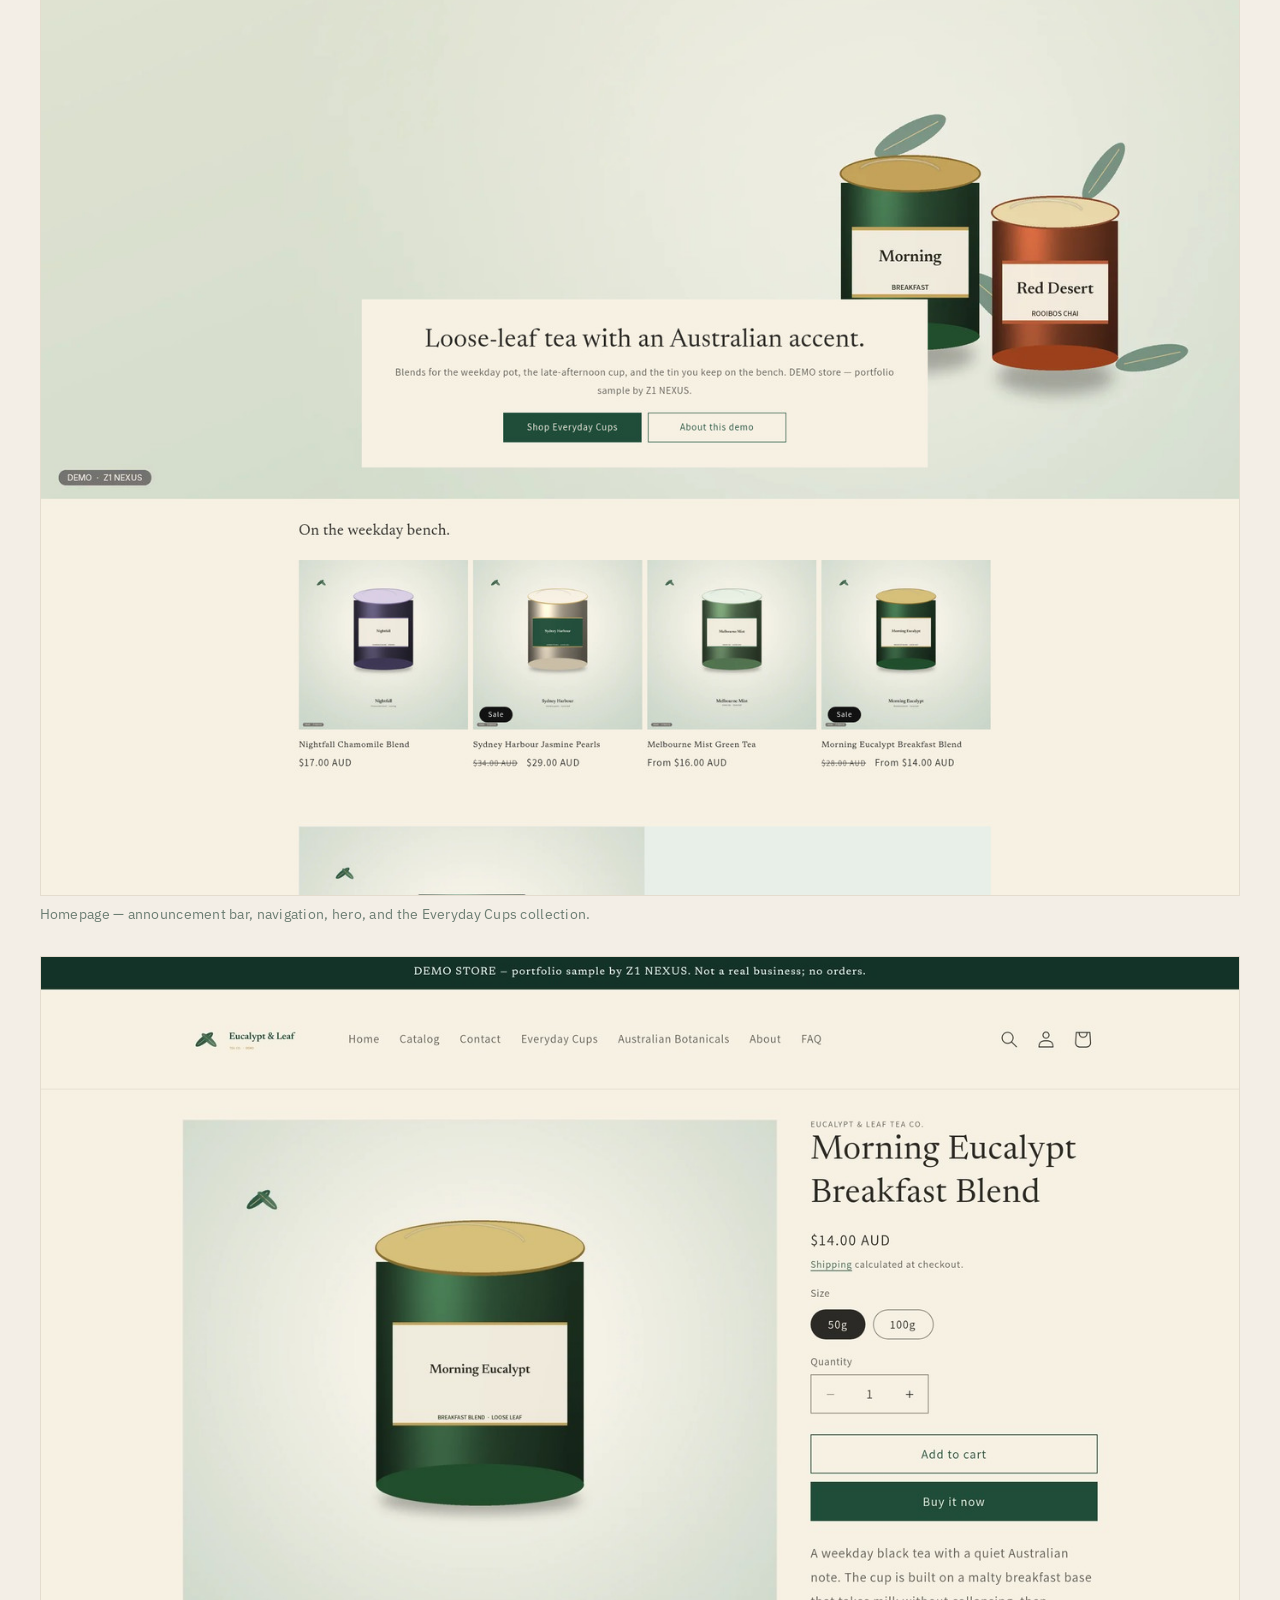
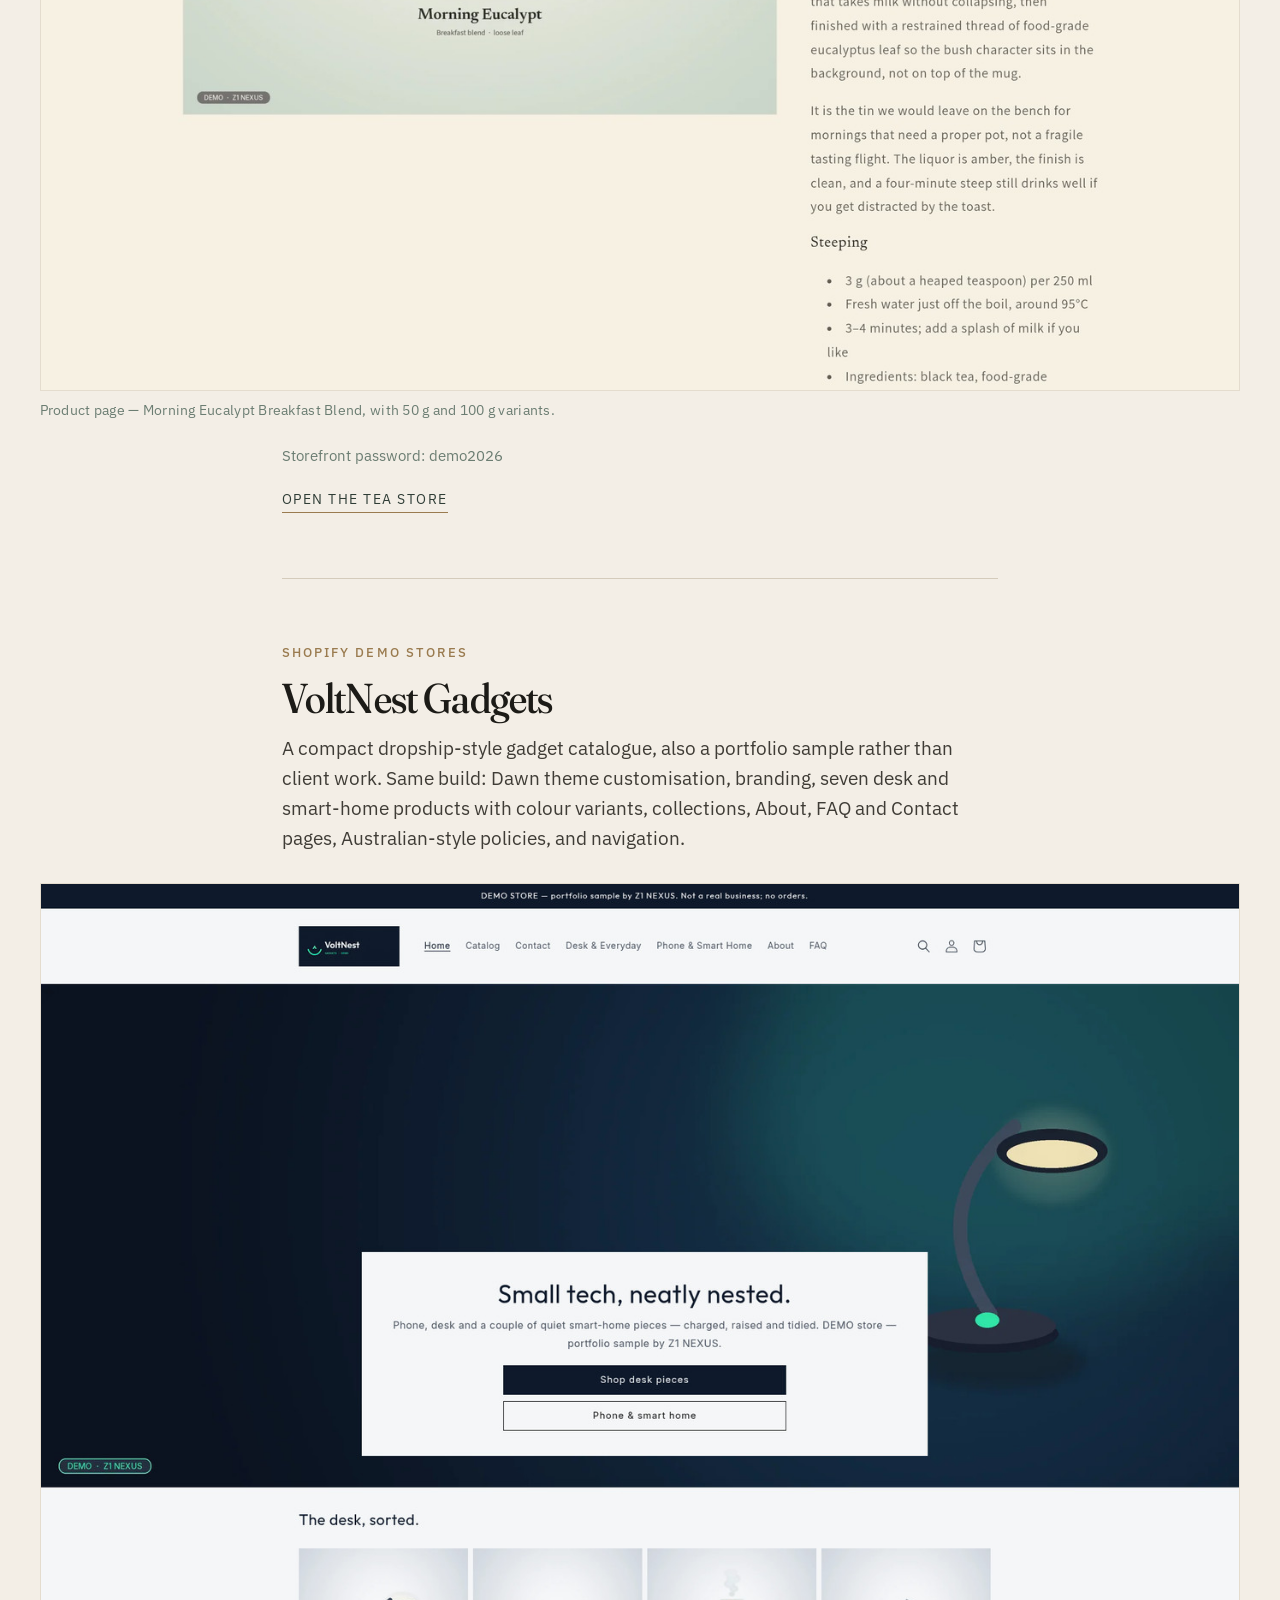
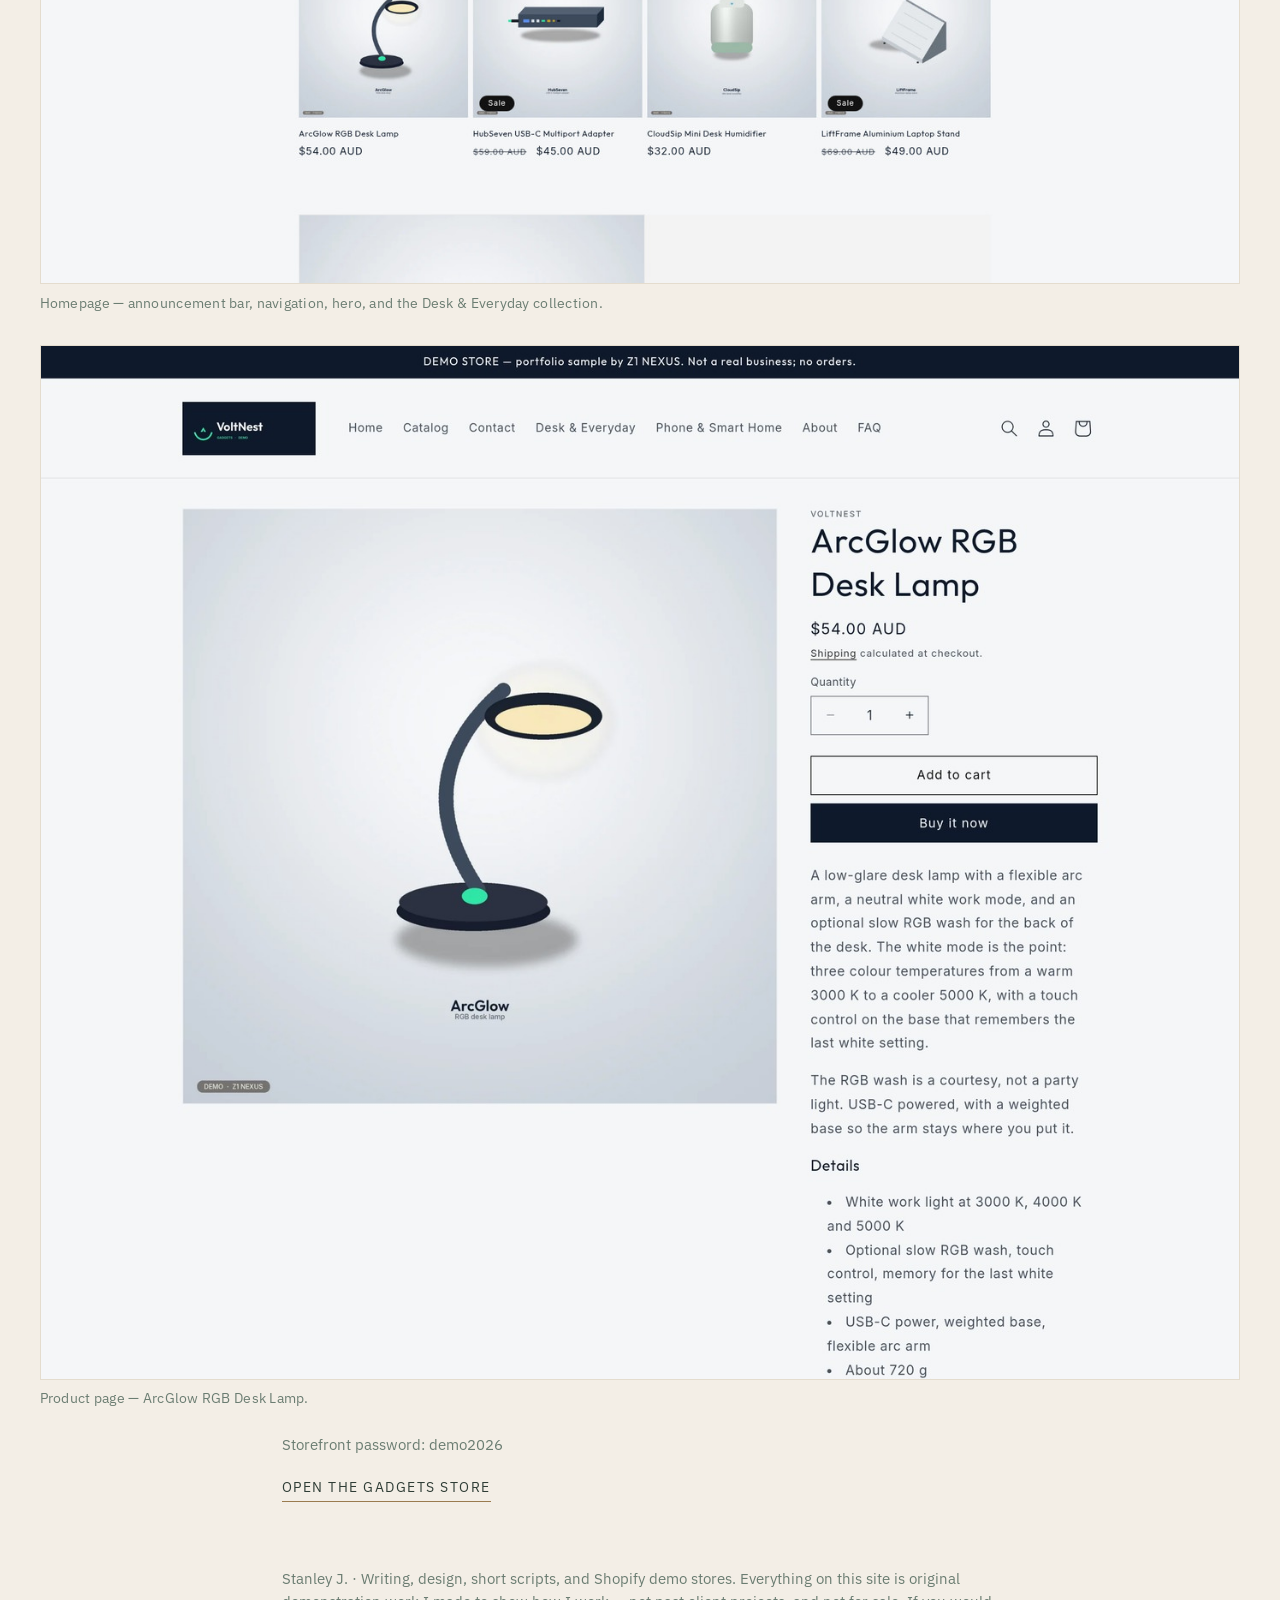
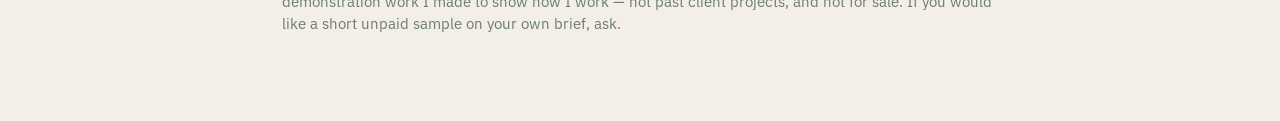
==== commit febb90f8: "Add Templates & tools page" ====
--- a/index.html
+++ b/index.html
@@ -17,6 +17,7 @@
       <a href="small-holding.html">The Small Holding</a>
       <a href="millers-run.html">Miller’s Run</a>
       <a href="scripts.html">Scripts</a>
+      <a href="tools.html">Templates &amp; tools</a>
       <a href="index.html#shopify-demo-stores">Stores</a>
     </nav>
   </div>
@@ -103,6 +104,12 @@
   <a class="more" href="scripts.html">Read the scripts</a>
   <hr class="rule">
 
+  <p class="kicker">Templates &amp; tools</p>
+  <h2>Notion templates, n8n automations and a Pine Script sample</h2>
+  <p class="intro">Two free Notion templates (a freelancer CRM and a bilingual planner), my n8n creator page, and a TradingView indicator sample with chart screenshots and source code.</p>
+  <a class="more" href="tools.html">See templates &amp; tools</a>
+  <hr class="rule">
+
   <p class="kicker" id="shopify-demo-stores">Shopify demo stores</p>
   <p class="fine">Demo stores built as portfolio samples — not client work.</p>
   <h2>Eucalypt &amp; Leaf Tea Co.</h2>
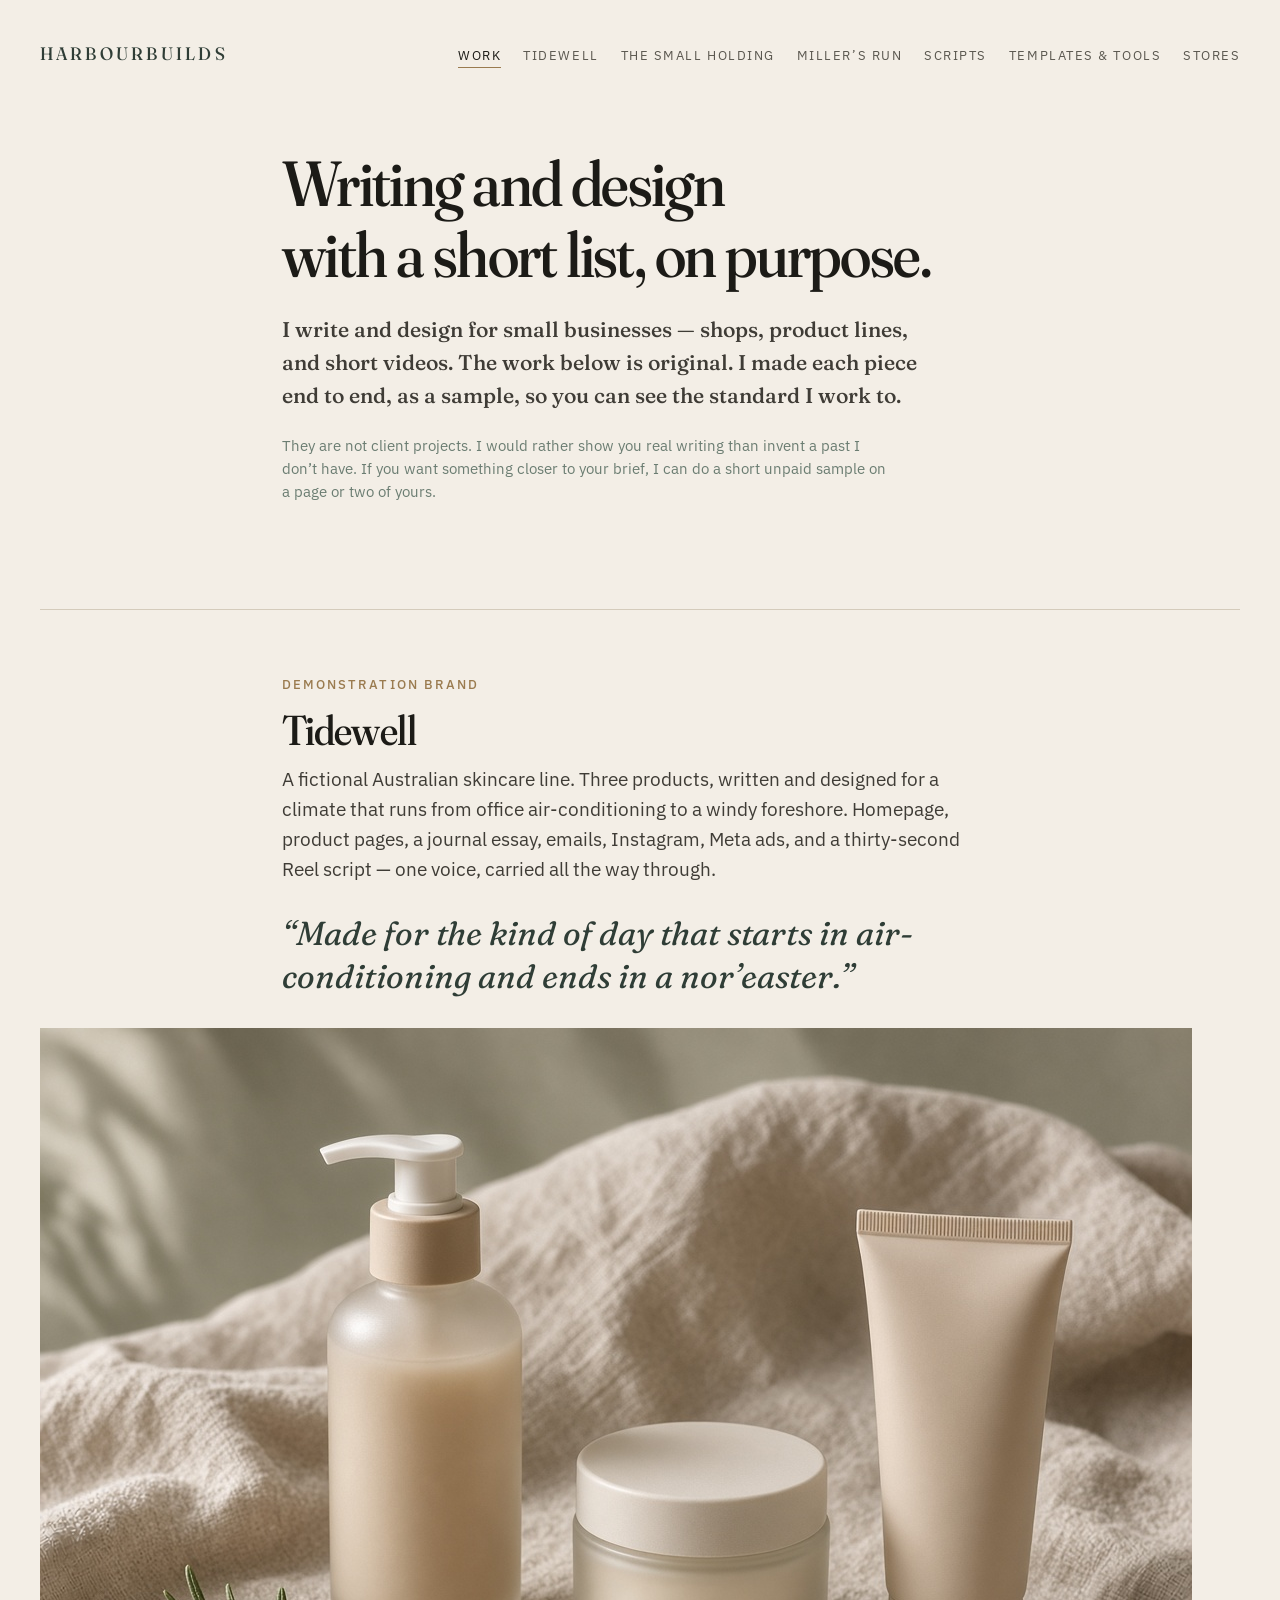
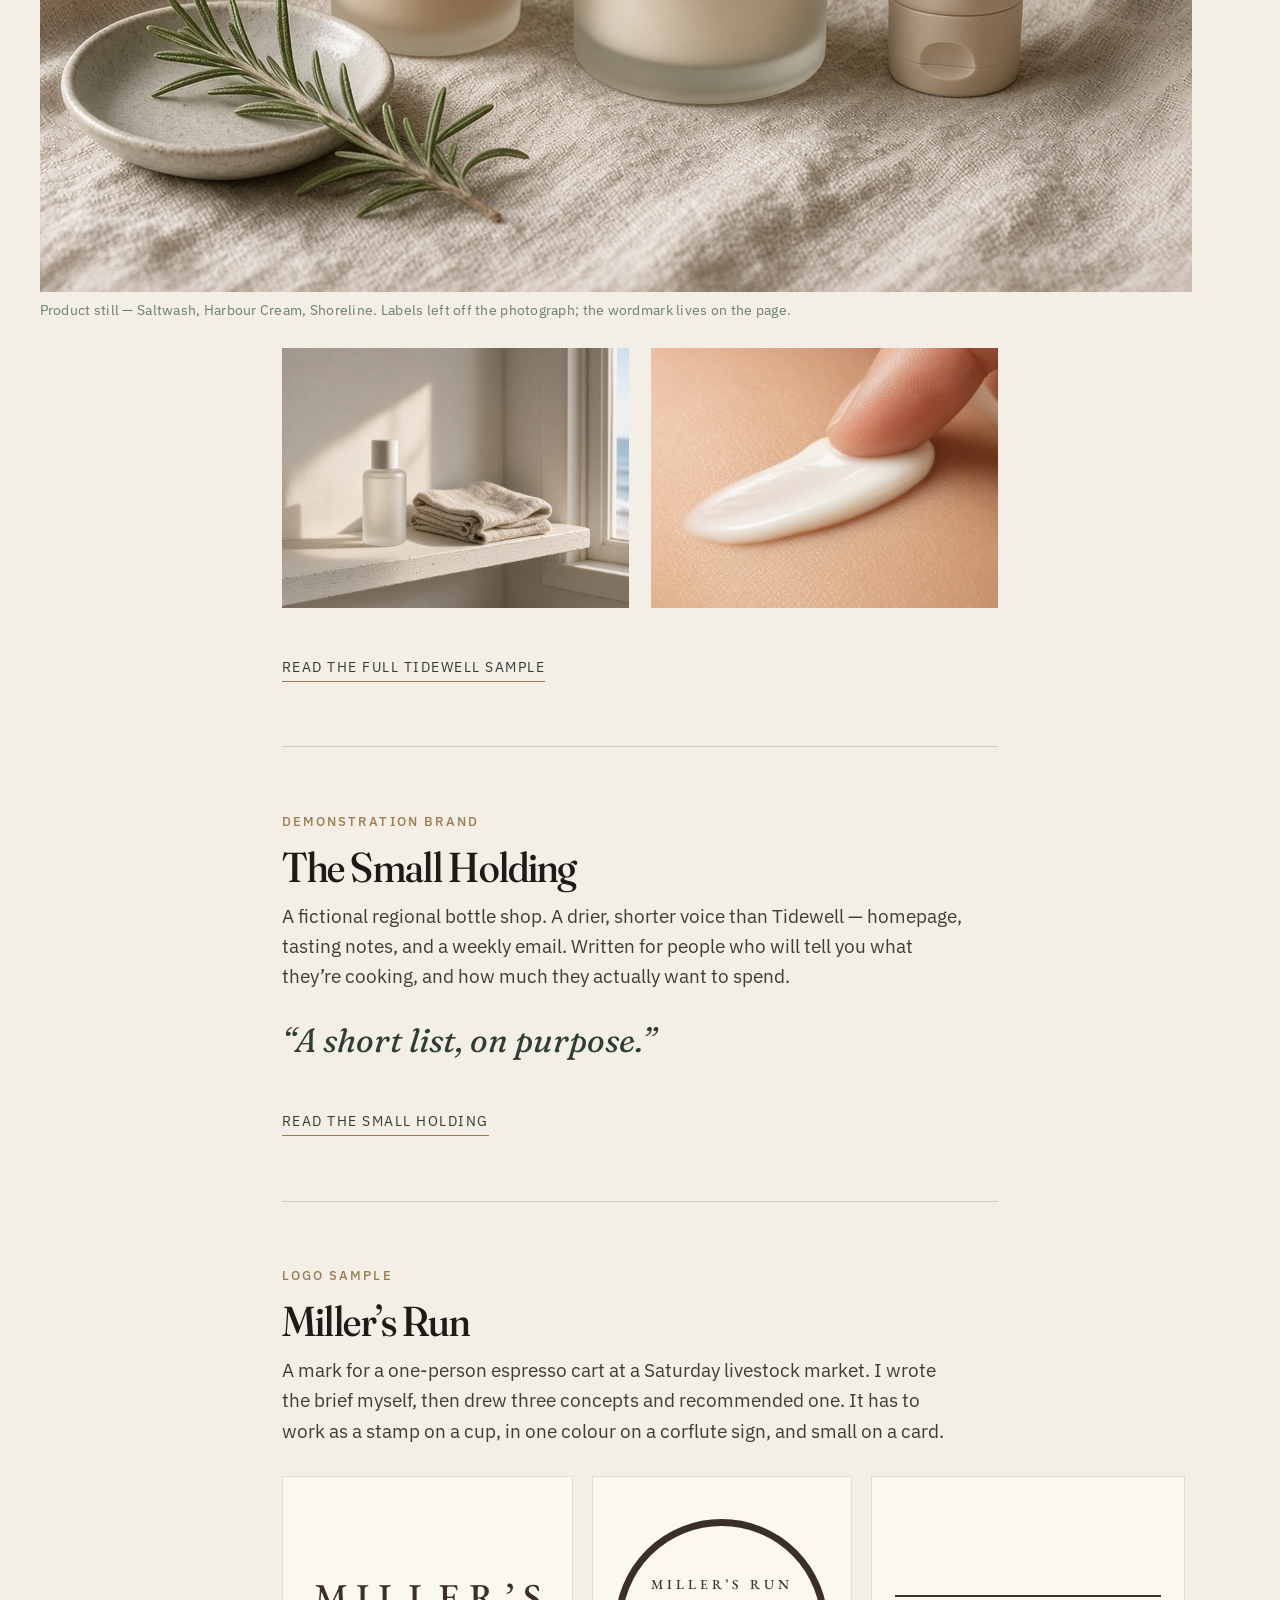
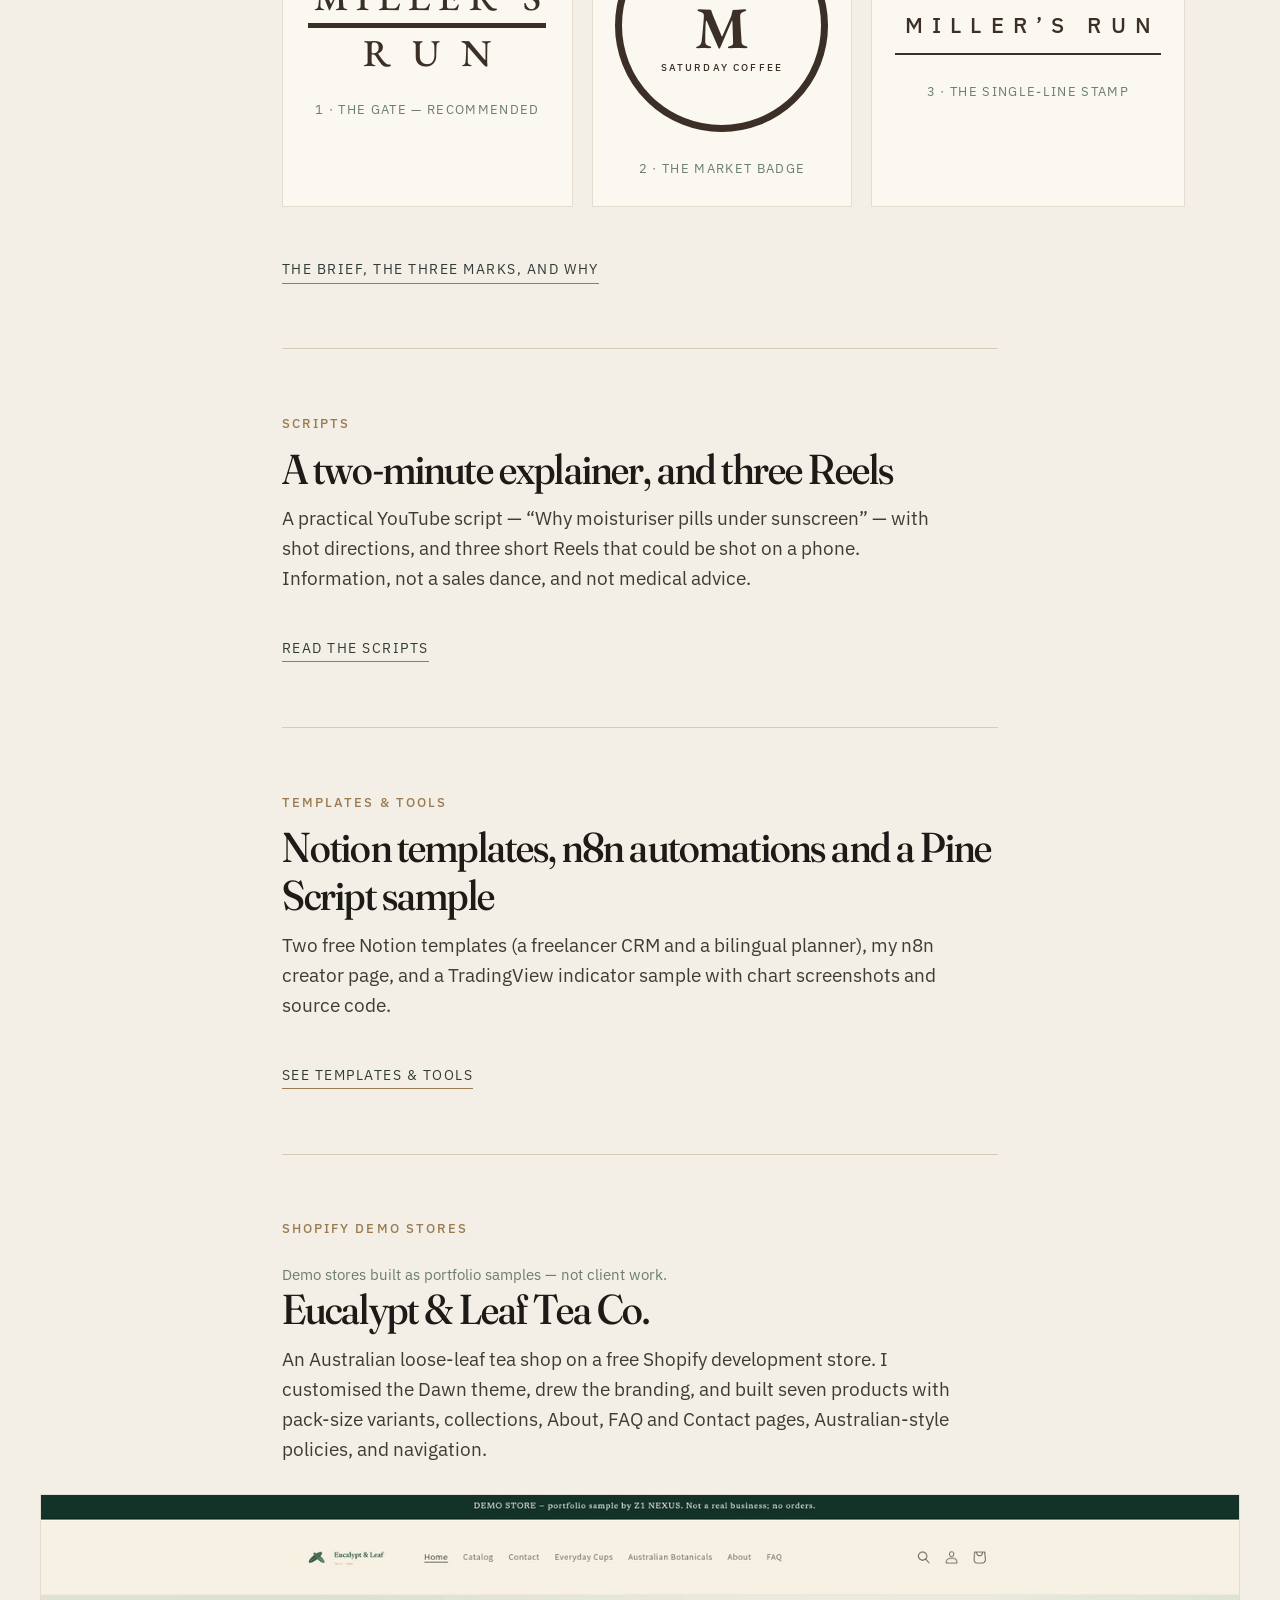
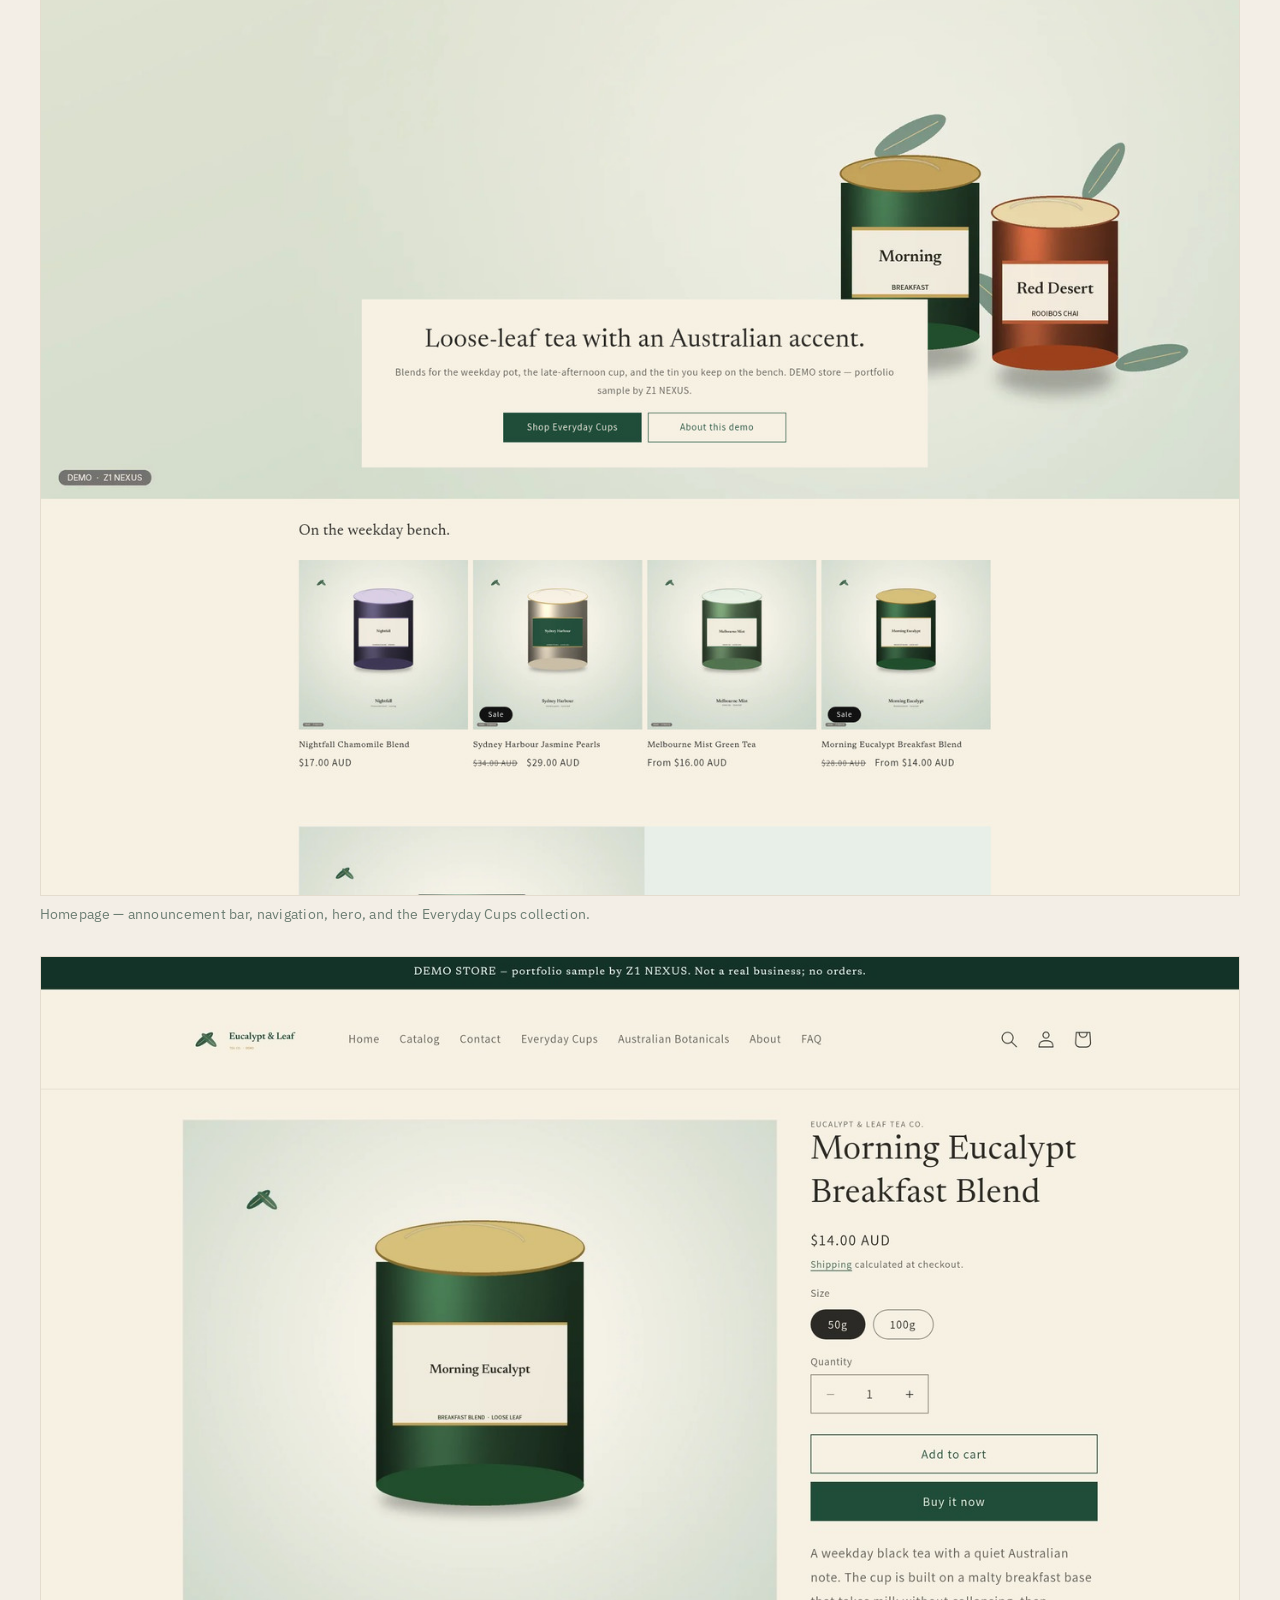
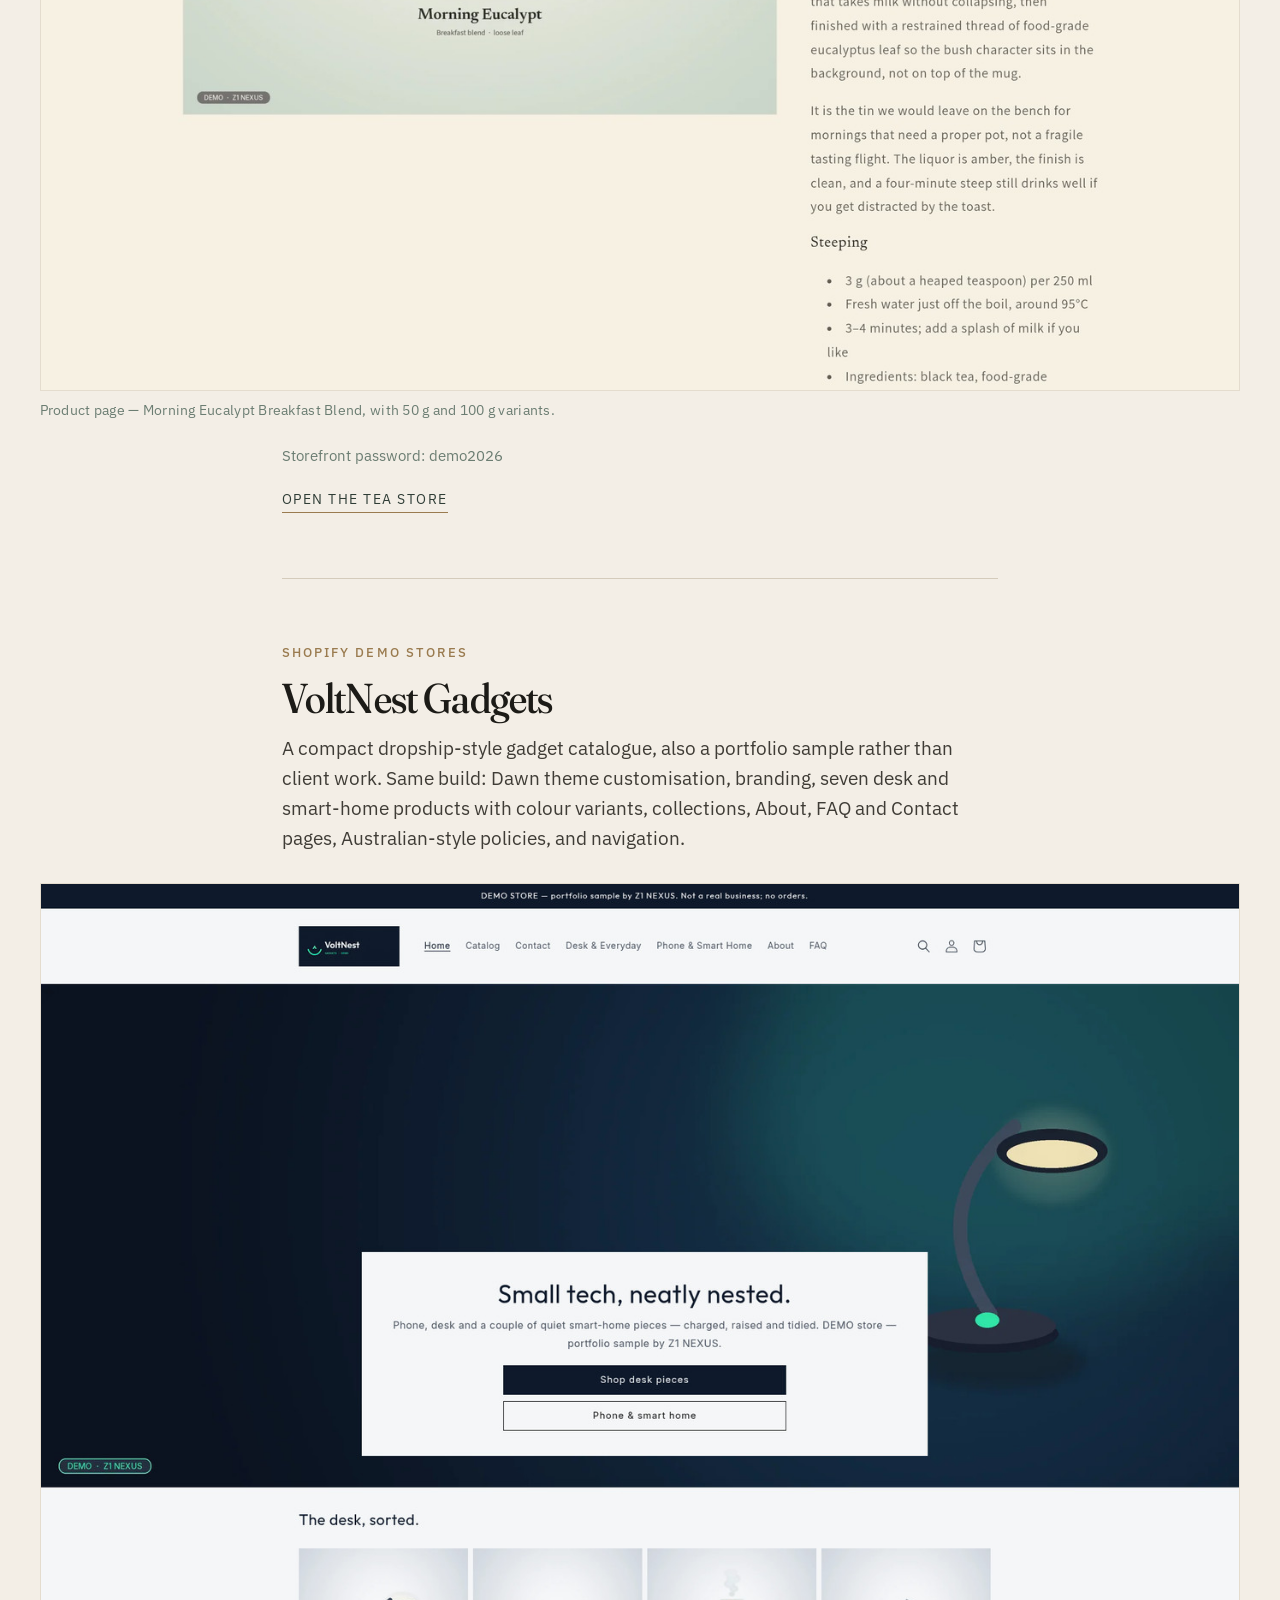
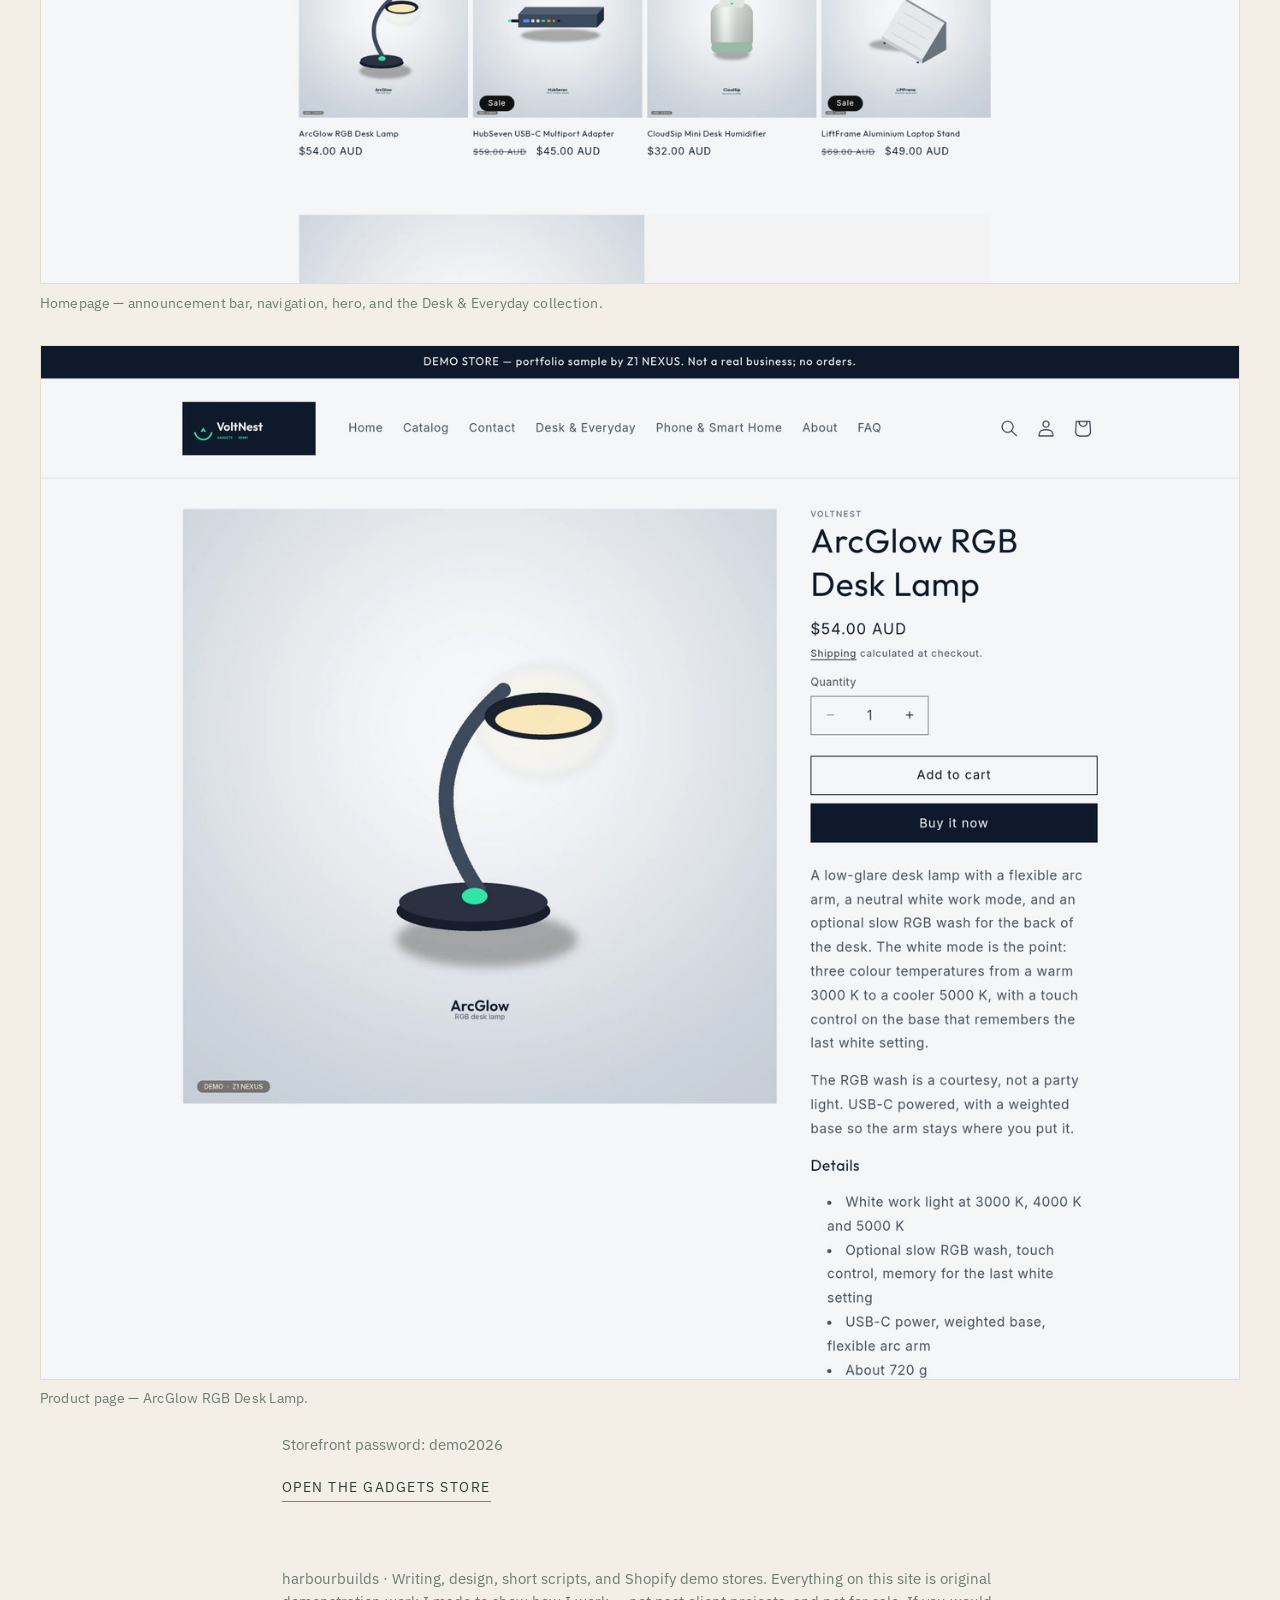
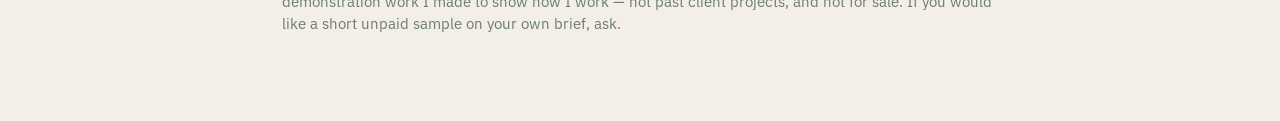
==== commit a404020f: "Remove author name" ====
--- a/index.html
+++ b/index.html
@@ -3,14 +3,14 @@
 <head>
 <meta charset="utf-8">
 <meta name="viewport" content="width=device-width, initial-scale=1">
-<title>Stanley J. — work samples</title>
-<meta name="description" content="Original writing and design samples by Stanley J. Demonstration work, not client projects.">
+<title>Work samples</title>
+<meta name="description" content="Original writing and design samples. Demonstration work, not client projects.">
 <link rel="stylesheet" href="styles.css">
 </head>
 <body>
 <div class="wide">
   <div class="top">
-    <a class="sj" href="index.html">Stanley J.</a>
+    <a class="sj" href="index.html">harbourbuilds</a>
     <nav>
       <a href="index.html" aria-current="page">Work</a>
       <a href="tidewell.html">Tidewell</a>
@@ -151,7 +151,7 @@
 
 <div class="wrap">
 <footer class="site">
-  <p>Stanley J. · Writing, design, short scripts, and Shopify demo stores. Everything on this site is original demonstration work I made to show how I work — not past client projects, and not for sale. If you would like a short unpaid sample on your own brief, ask.</p>
+  <p>harbourbuilds · Writing, design, short scripts, and Shopify demo stores. Everything on this site is original demonstration work I made to show how I work — not past client projects, and not for sale. If you would like a short unpaid sample on your own brief, ask.</p>
 </footer>
 </div>
 </body></html>
